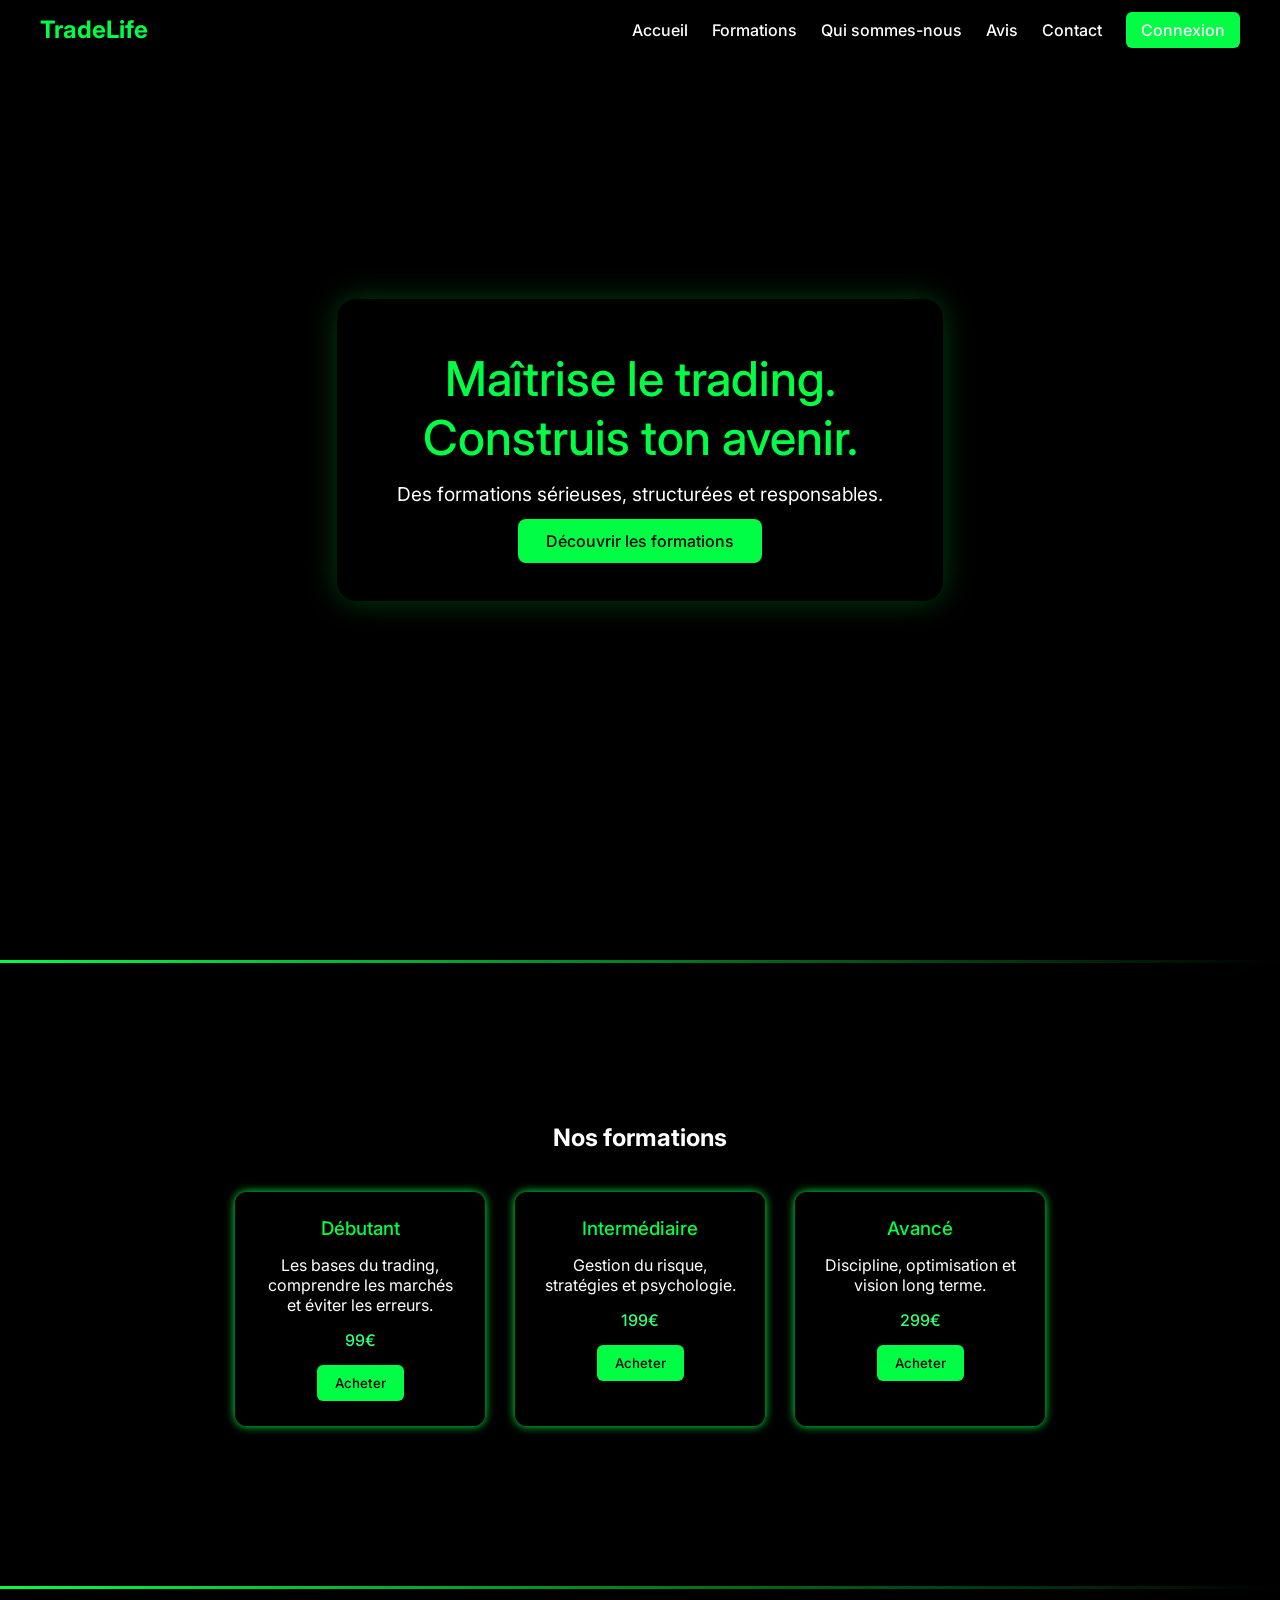
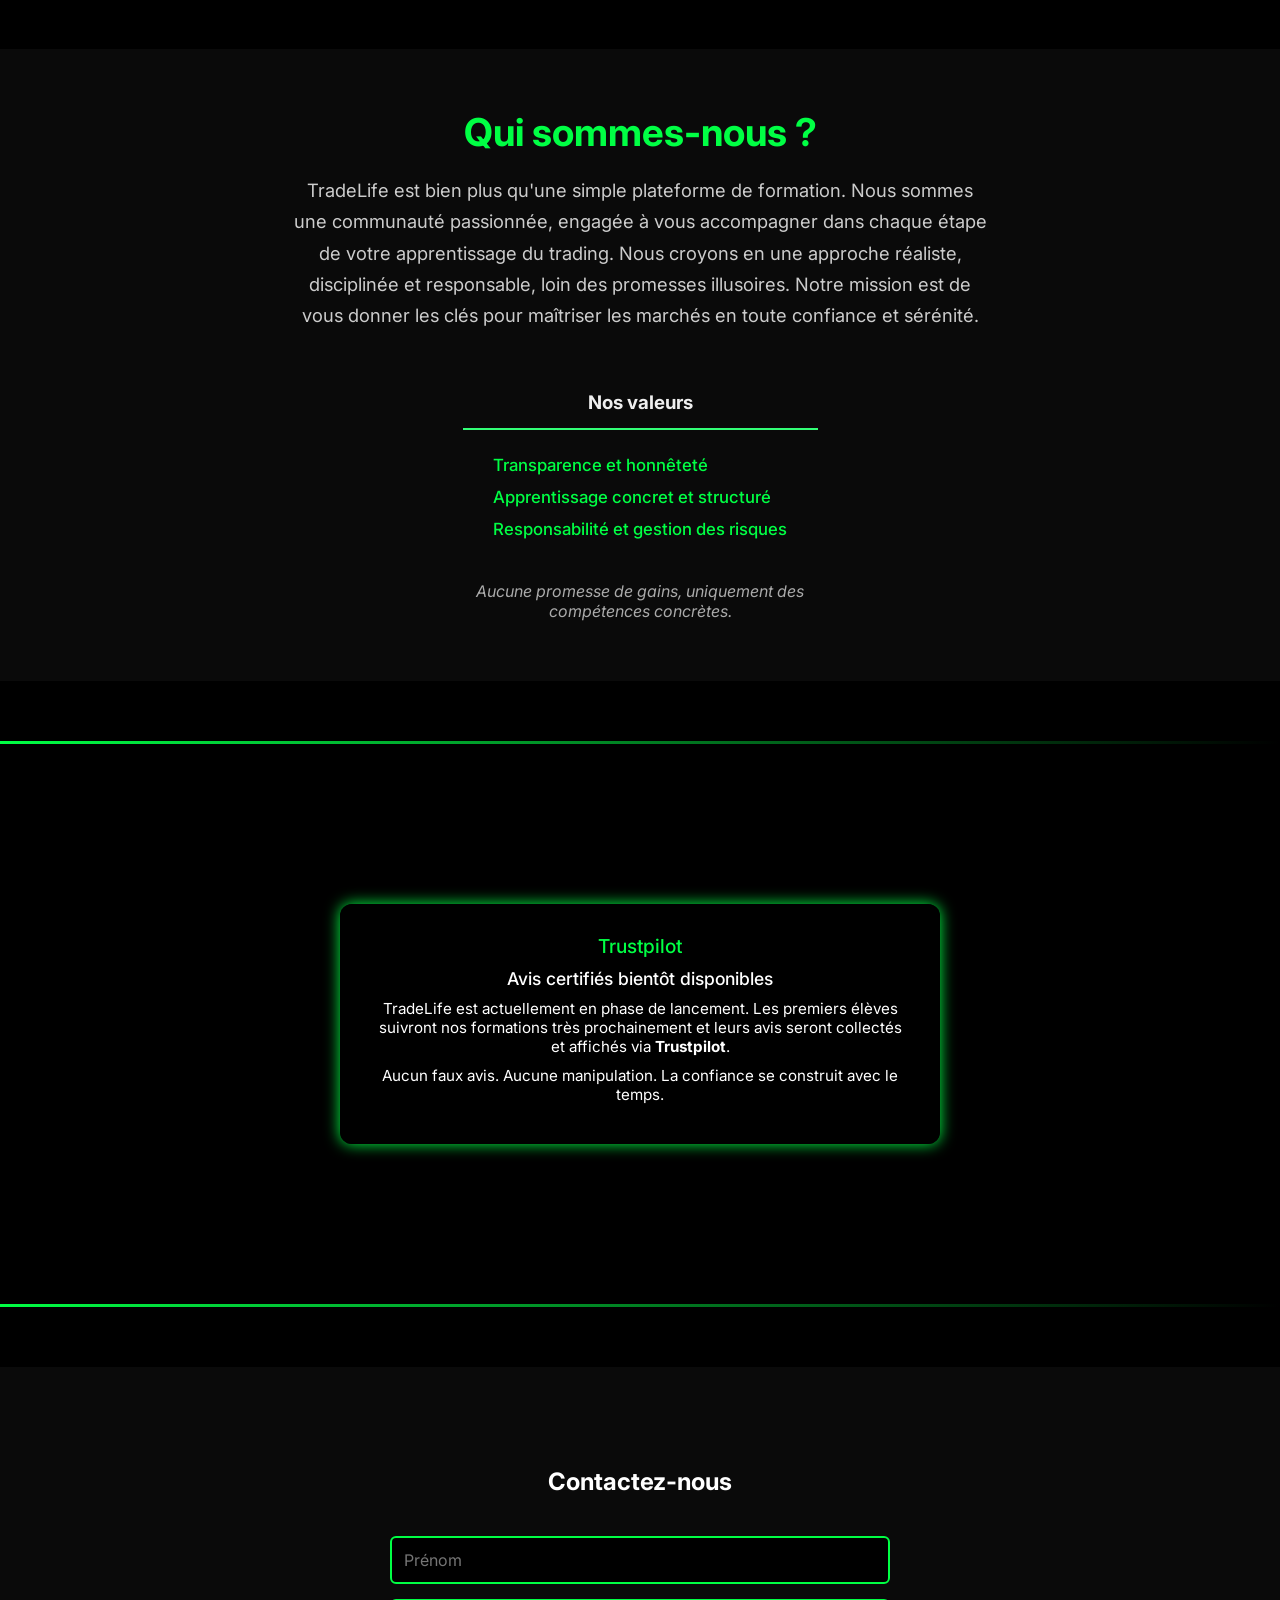
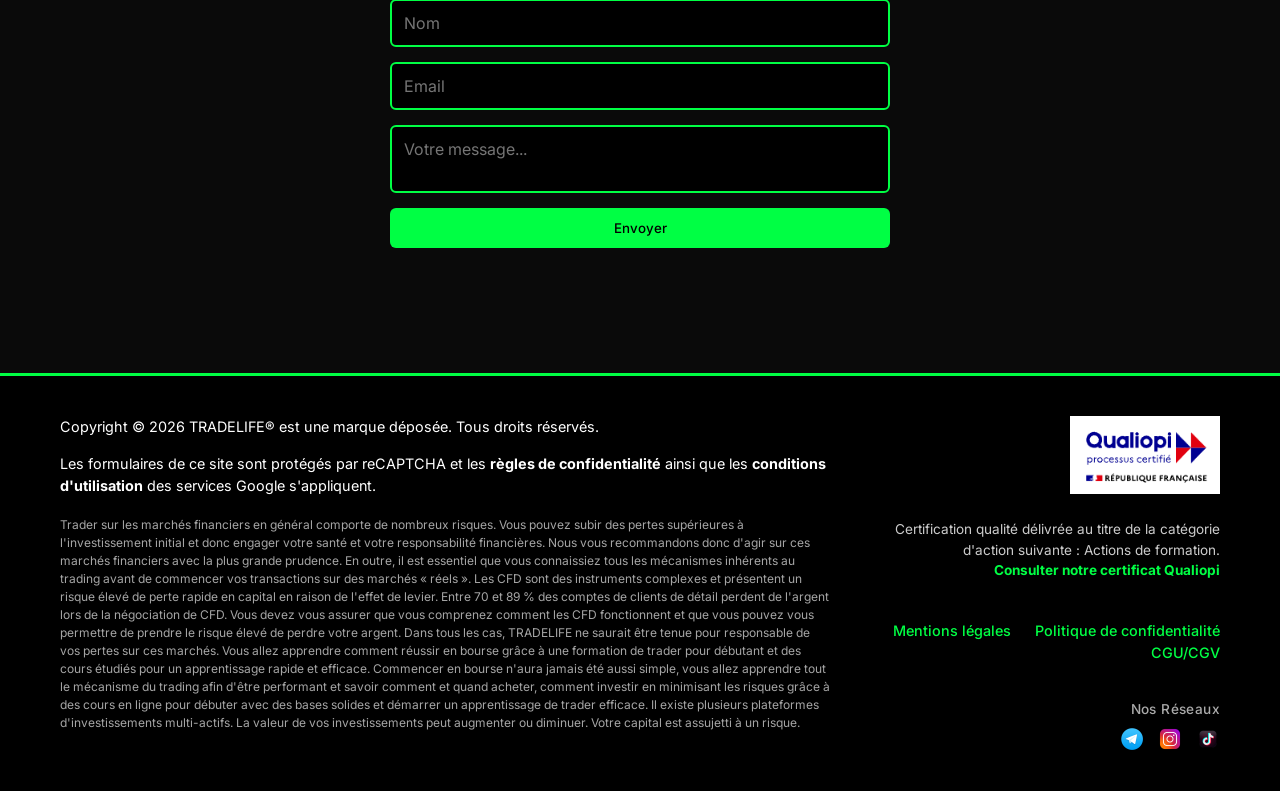
==== index.html @ 4d95f39a "Add files via upload" ====
<!DOCTYPE html>
<html lang="fr">
<head>
    <meta charset="UTF-8">
    <title>TradeLife – Formations Trading</title>
    <meta name="viewport" content="width=device-width, initial-scale=1.0">

    <!-- Police Inter avec poids 400 et 500 -->
    <link href="https://fonts.googleapis.com/css2?family=Inter:wght@400;500&display=swap" rel="stylesheet">
    <link rel="stylesheet" href="assets/css/style.css">
</head>
<body>

<header class="navbar">
    <div class="logo">TradeLife</div>
    <nav>
        <a href="#home" class="nav-link">Accueil</a>
        <a href="#formations" class="nav-link">Formations</a>
        <a href="#about" class="nav-link">Qui sommes-nous</a>
        <a href="#testimonials" class="nav-link">Avis</a>
        <a href="#contact" class="nav-link">Contact</a>
        <a href="pages/login.html" class="btn-nav">Connexion</a>
    </nav>
</header>

<!-- HERO -->
<section id="home" class="hero">
    <video class="hero-video" autoplay muted loop playsinline>
        <source src="assets/vdo/trading.mp4" type="video/mp4">
    </video>
    <div class="hero-overlay"></div>

    <div class="hero-content">
        <h1>Maîtrise le trading.<br>Construis ton avenir.</h1>
        <p>Des formations sérieuses, structurées et responsables.</p>
        <a href="#formations" class="btn-primary nav-link">Découvrir les formations</a>
    </div>
</section>

<div class="separator"></div>

<!-- FORMATIONS -->
<section id="formations" class="section">
    <h2>Nos formations</h2>
    <div class="cards">
        <div class="card">
            <h3>Débutant</h3>
            <p>Les bases du trading, comprendre les marchés et éviter les erreurs.</p>
            <span class="price">99€</span>
            <button>Acheter</button>
        </div>
        <div class="card">
            <h3>Intermédiaire</h3>
            <p>Gestion du risque, stratégies et psychologie.</p>
            <span class="price">199€</span>
            <button>Acheter</button>
        </div>
        <div class="card">
            <h3>Avancé</h3>
            <p>Discipline, optimisation et vision long terme.</p>
            <span class="price">299€</span>
            <button>Acheter</button>
        </div>
    </div>
</section>

<div class="separator"></div>

<!-- ABOUT -->
<section id="about" class="section dark">
  <div class="about-intro">
    <h2>Qui sommes-nous ?</h2>
    <p>
      TradeLife est bien plus qu'une simple plateforme de formation.  
      Nous sommes une communauté passionnée, engagée à vous accompagner dans chaque étape de votre apprentissage du trading.  
      Nous croyons en une approche réaliste, disciplinée et responsable, loin des promesses illusoires.  
      Notre mission est de vous donner les clés pour maîtriser les marchés en toute confiance et sérénité.
    </p>
  </div>

  <div class="about-values">
    <h3>Nos valeurs</h3>
    <ul>
      <li>Transparence et honnêteté</li>
      <li>Apprentissage concret et structuré</li>
      <li>Responsabilité et gestion des risques</li>
    </ul>
    <p>Aucune promesse de gains, uniquement des compétences concrètes.</p>
  </div>
</section>

<div class="separator"></div>

<!-- AVIS – BOX CENTRÉE -->
<section id="testimonials" class="section">
    <div class="trust-soon">
        <div class="trust-badge">Trustpilot</div>
        <p class="trust-title">Avis certifiés bientôt disponibles</p>
        <p class="trust-text">
            TradeLife est actuellement en phase de lancement.  
            Les premiers élèves suivront nos formations très prochainement et
            leurs avis seront collectés et affichés via <strong>Trustpilot</strong>.
        </p>
        <p class="trust-sub">
            Aucun faux avis. Aucune manipulation.  
            La confiance se construit avec le temps.
        </p>
    </div>
</section>

<div class="separator"></div>

<!-- CONTACT -->
<section id="contact" class="section dark">
    <h2>Contactez-nous</h2>
    <form id="contact-form" class="contact-form" name="contact" method="POST" data-netlify="true">
        <input type="text" name="prenom" placeholder="Prénom" required>
        <input type="text" name="nom" placeholder="Nom" required>
        <input type="email" name="email" placeholder="Email" required>
        <textarea name="message" placeholder="Votre message..." required></textarea>
        <button type="submit">Envoyer</button>
        <p id="form-feedback"></p>
    </form>
</section>

<!-- FOOTER -->
<footer class="footer-advanced">
  <div class="footer-main">
    <div class="footer-left">
      <p>
        Copyright © 2026 TRADELIFE® est une marque déposée. Tous droits réservés.
      </p>
      <p>
        Les formulaires de ce site sont protégés par reCAPTCHA et les 
        <strong>règles de confidentialité</strong> ainsi que les 
        <strong>conditions d'utilisation</strong> des services Google s'appliquent.
      </p>
      <p class="disclaimer">
        Trader sur les marchés financiers en général comporte de nombreux risques. Vous pouvez subir des pertes supérieures à l'investissement initial et donc engager votre santé et votre responsabilité financières. Nous vous recommandons donc d'agir sur ces marchés financiers avec la plus grande prudence. En outre, il est essentiel que vous connaissiez tous les mécanismes inhérents au trading avant de commencer vos transactions sur des marchés « réels ». Les CFD sont des instruments complexes et présentent un risque élevé de perte rapide en capital en raison de l'effet de levier. Entre 70 et 89 % des comptes de clients de détail perdent de l'argent lors de la négociation de CFD. Vous devez vous assurer que vous comprenez comment les CFD fonctionnent et que vous pouvez vous permettre de prendre le risque élevé de perdre votre argent. Dans tous les cas, TRADELIFE ne saurait être tenue pour responsable de vos pertes sur ces marchés. Vous allez apprendre comment réussir en bourse grâce à une formation de trader pour débutant et des cours étudiés pour un apprentissage rapide et efficace. Commencer en bourse n'aura jamais été aussi simple, vous allez apprendre tout le mécanisme du trading afin d'être performant et savoir comment et quand acheter, comment investir en minimisant les risques grâce à des cours en ligne pour débuter avec des bases solides et démarrer un apprentissage de trader efficace. Il existe plusieurs plateformes d'investissements multi-actifs. La valeur de vos investissements peut augmenter ou diminuer. Votre capital est assujetti à un risque.
      </p>
    </div>
    <div class="footer-right">
      <img src="assets/img/qualiopi.png" alt="Qualiopi certification" class="qualioipi-logo">
      <p class="certification-text">
        Certification qualité délivrée au titre de la catégorie d'action suivante : Actions de formation.<br>
        <a href="assets/docs/qualiopi-certificat-2026.pdf" class="cert-link"><strong>Consulter notre certificat Qualiopi</strong></a>
      </p>
      <nav class="footer-nav">
        <a href="pages/mentions-legales.html">Mentions légales</a>
        <a href="pages/politique-confidentialite.html">Politique de confidentialité</a>
        <a href="pages/cgu-cgv.html">CGU/CGV</a>
      </nav>

      <div class="footer-socials">
        <p>Nos Réseaux</p>
        <a href="https://t.me/TradeLife" target="_blank" rel="noopener" aria-label="Telegram TradeLife">
          <img src="assets/img/telegram.png" alt="Telegram" class="social-icon">
        </a>
        <a href="https://www.instagram.com/TradeLife" target="_blank" rel="noopener" aria-label="Instagram TradeLife">
          <img src="assets/img/instagram.png" alt="Instagram" class="social-icon">
        </a>
        <a href="https://www.tiktok.com/@TradeLife" target="_blank" rel="noopener" aria-label="TikTok TradeLife">
          <img src="assets/img/tiktok.png" alt="TikTok" class="social-icon">
        </a>
      </div>
    </div>
  </div>
</footer>

<script src="assets/js/main.js"></script>
</body>
</html>
---- assets/css/style.css ----
/* ==========================================================================
   1. RESET & FONTS
   ========================================================================== */
* {
    margin: 0;
    padding: 0;
    box-sizing: border-box;
    font-family: 'Inter', sans-serif;
}

body {
    background: #000;
    color: #fff;
}

/* ==========================================================================
   2. NAVBAR
   ========================================================================== */
.navbar {
    position: fixed;
    top: 0;
    width: 100%;
    background: rgba(0,0,0,0.85);
    display: flex;
    justify-content: space-between;
    align-items: center;
    padding: 15px 40px;
    z-index: 100;
}

.navbar .logo {
    font-weight: 700; 
    font-size: 1.5rem;
    color: #00ff44;
}

.navbar nav a {
    position: relative;
    margin-left: 20px;
    color: #fff;
    text-decoration: none;
    font-weight: 500;
    transition: color 0.3s;
}

.navbar nav a::after {
    content: "";
    position: absolute;
    left: 50%;
    bottom: -4px;
    width: 0;
    height: 2px;
    background-color: #33ff77;
    transition: all 0.3s ease;
    transform: translateX(-50%);
}

.navbar nav a:hover::after {
    width: 100%;
}

.navbar nav a:hover {
    color: #33ff77;
}

.btn-nav {
    padding: 8px 15px;
    background: #00ff44;
    color: #000;
    border-radius: 6px;
    font-weight: 500;
    transition: background 0.3s, transform 0.3s;
}

.btn-nav:hover {
    background: #33ff77;
    transform: scale(1.05);
}

/* ==========================================================================
   3. HERO SECTION
   ========================================================================== */
.hero {
    position: relative;
    height: 100vh;
    display: flex;
    justify-content: center;
    align-items: center;
    text-align: center;
    overflow: hidden;
}

.hero-video {
    position: absolute;
    inset: 0;
    width: 100%;
    height: 100%;
    object-fit: cover;
    z-index: -2;
}

.hero-overlay {
    position: absolute;
    inset: 0;
    background: rgba(0,0,0,0.5);
    z-index: -1;
}

.hero-content {
    background: rgba(0, 0, 0, 0.55);
    backdrop-filter: blur(6px);
    padding: 50px 60px;
    border-radius: 20px;
    max-width: 700px;
    box-shadow: 0 0 30px rgba(0, 255, 68, 0.25);
}

.hero-content h1 {
    font-weight: 500;
    font-size: 3rem;
    margin-bottom: 15px;
    color: #00ff44;
}

.hero-content p {
    font-weight: 400;
    font-size: 1.2rem;
    margin-bottom: 25px;
}

.btn-primary {
    padding: 12px 28px;
    background: #00ff44;
    color: #000;
    text-decoration: none;
    font-weight: 500;
    border-radius: 8px;
    transition: background 0.3s, transform 0.3s;
}

.btn-primary:hover {
    background: #33ff77;
    transform: scale(1.05);
}

/* ==========================================================================
   4. SECTIONS & CARDS
   ========================================================================== */
.section {
    padding: 100px 40px;
    text-align: center;
}

.section.dark {
    background: #0a0a0a;
}

.separator {
    height: 3px;
    background: linear-gradient(to right, #00ff44, #000);
    margin: 60px 0;
}

.cards {
    display: flex;
    justify-content: center;
    gap: 30px;
    flex-wrap: wrap;
    margin-top: 40px;
}

.card {
    background: rgba(0,0,0,0.8);
    padding: 25px;
    border-radius: 12px;
    width: 250px;
    box-shadow: 0 0 10px #00ff44;
    transition: transform 0.3s, box-shadow 0.3s;
}

.card:hover {
    transform: translateY(-10px);
    box-shadow: 0 0 20px #33ff77;
}

.card h3 {
    color: #00ff44;
    font-weight: 500;
    margin-bottom: 15px;
}

.card .price {
    display: block;
    margin: 15px 0;
    font-weight: 500;
    color: #33ff77;
}

.card button {
    padding: 10px 18px;
    background: #00ff44;
    color: #000;
    border: none;
    border-radius: 6px;
    cursor: pointer;
    font-weight: 500;
    transition: background 0.3s, transform 0.3s;
}

.card button:hover {
    background: #33ff77;
    transform: scale(1.05);
}

/* ==========================================================================
   5. QUI SOMMES-NOUS (#ABOUT)
   ========================================================================== */
#about {
  background: #0a0a0a;
  padding-top: 60px;
  padding-bottom: 60px;
  width: 100%;
}

#about .about-intro,
#about .about-values {
  max-width: 800px;
  margin: 0 auto;
  text-align: center;
  color: #eee;
}

#about .about-intro h2 {
  font-size: 2.4rem;
  margin-bottom: 20px;
  color: #00ff44;
  font-weight: 700;
}

#about .about-intro p {
  font-size: 1.15rem;
  line-height: 1.7;
  margin-bottom: 60px;
  color: #ccc;
  max-width: 700px;
  margin-left: auto;
  margin-right: auto;
}

#about .about-values h3 {
  display: block;
  width: fit-content;
  margin: 0 auto 25px;
  border-bottom: 2px solid #33ff77;
  padding: 0 125px 14px;
}

#about .about-values ul {
  list-style: none;
  padding: 0;
  margin: 0 auto 30px;
  display: inline-block;
  text-align: left;
  color: #00ff44;
  font-weight: 500;
  font-size: 1.05rem;
  min-width: 280px;
}

#about .about-values ul li {
  margin-bottom: 12px;
}

#about .about-values p {
  color: #aaa;
  font-size: 1rem;
  font-style: italic;
  max-width: 400px;
  margin: 0 auto;
}

/* ==========================================================================
   6. TESTIMONIALS / TRUSTPILOT
   ========================================================================== */
#testimonials .trust-soon {
    max-width: 600px;
    margin: 0 auto;
    background: rgba(0,0,0,0.8);
    padding: 30px;
    border-radius: 12px;
    text-align: center;
    box-shadow: 0 0 15px #00ff44;
    transition: transform 0.5s, opacity 0.5s;
    opacity: 0;
    transform: translateY(50px);
}

#testimonials .trust-soon.visible {
    opacity: 1;
    transform: translateY(0);
}

.trust-badge {
    font-weight: 500;
    color: #00ff44;
    font-size: 1.2rem;
    margin-bottom: 10px;
}

.trust-title {
    font-weight: 500;
    font-size: 1.1rem;
    margin-bottom: 10px;
}

.trust-text,
.trust-sub {
    font-weight: 400;
    font-size: 0.95rem;
    margin-bottom: 10px;
}

/* ==========================================================================
   7. FORMULAIRE DE CONTACT
   ========================================================================== */
#contact h2 {
    margin-bottom: 40px; 
}

.contact-form {
    display: flex;
    flex-direction: column;
    gap: 15px;
    max-width: 500px;
    margin: 0 auto;
}

.contact-form input,
.contact-form textarea {
    padding: 12px;
    border-radius: 6px;
    border: 2px solid #00ff44;
    background: #000;
    color: #fff;
    font-size: 1rem;
    font-weight: 400;
    transition: border 0.3s, transform 0.3s;
}

.contact-form textarea {
    resize: none;
    overflow-y: auto;
}

.contact-form input:focus,
.contact-form textarea:focus {
    border-color: #33ff77;
    transform: scale(1.02);
    outline: none;
}

.contact-form button {
    padding: 12px;
    border: none;
    border-radius: 6px;
    background: #00ff44;
    color: #000;
    font-weight: 500;
    cursor: pointer;
    transition: background 0.3s, transform 0.3s;
}

.contact-form button:hover {
    background: #33ff77;
    transform: scale(1.05);
}

#form-feedback {
    text-align: center;
    font-weight: 500;
    margin-top: 10px;
}

/* ==========================================================================
   8. FOOTER ADVANCED
   ========================================================================== */
.footer-advanced {
    background-color: #000;
    color: #fff;
    padding: 40px 60px;
    font-size: 0.9rem;
    font-weight: 400;
    line-height: 1.5;
    border-top: 3px solid #00ff44;
}

.footer-main {
    display: flex;
    justify-content: space-between;
    gap: 40px;
    flex-wrap: wrap;
}

.footer-left {
    flex: 2 1 600px;
    max-width: 70%;
}

.footer-left p {
    margin-bottom: 15px;
}

.footer-left .disclaimer {
    font-size: 0.75rem;
    color: #a5a5a5;
    margin-top: 20px;
}

.footer-right {
    flex: 1 1 300px;
    max-width: 30%;
    display: flex;
    flex-direction: column;
    align-items: flex-end;
    text-align: right;
    gap: 15px;
}

.qualioipi-logo {
    width: 150px;
    height: auto;
    margin-bottom: 10px;
}

.certification-text {
    font-size: 0.85rem;
    color: #ccc;
}

.cert-link {
    color: #00ff44;
    text-decoration: none;
    font-weight: 600;
}

.cert-link:hover {
    color: #33ff77;
    text-decoration: underline;
}

.footer-nav {
    margin-top: 25px;
}

.footer-nav a {
    color: #00ff44;
    margin-left: 20px;
    font-weight: 500;
    text-decoration: none;
    transition: color 0.3s;
}

.footer-nav a:first-child {
    margin-left: 0;
}

.footer-nav a:hover {
    color: #33ff77;
}

.footer-socials {
    margin-top: 20px;
    text-align: right;
    font-size: 0.85rem;
    color: #aaa;
    font-weight: 500;
}

.footer-socials p {
    margin-bottom: 8px;
    letter-spacing: 0.03em;
}

.footer-socials a {
    display: inline-block;
    margin-left: 10px;
}

.footer-socials a:first-child {
    margin-left: 0;
}

.social-icon {
    width: 24px;
    height: 24px;
    filter: none;
    transition: transform 0.3s ease;
    vertical-align: middle;
}

.social-icon:hover {
    transform: scale(1.1);
}

/* ==========================================================================
   9. MENTIONS LÉGALES & PAGES SECONDAIRES
   ========================================================================== */
.legal {
    max-width: 900px;
    margin: 120px auto 60px;
    padding: 0 20px;
    text-align: left;
}

.legal h1 {
    color: #00ff44;
    margin-bottom: 40px;
}

.legal h2 {
    margin-top: 30px;
    margin-bottom: 10px;
    color: #33ff77;
    font-weight: 500;
}

.legal p {
    font-size: 0.95rem;
    line-height: 1.6;
    color: #ddd;
}

.legal a {
    color: #00ff44;
    text-decoration: none;
}

.legal a:hover {
    text-decoration: underline;
}

/* ==========================================================================
   10. MODULE CONNEXION / INSCRIPTION (NOUVEAU)
   ========================================================================== */
.auth-container {
    min-height: 100vh;
    display: flex;
    justify-content: center;
    align-items: center;
    padding: 100px 20px 40px;
}

.auth-card {
    background: rgba(10, 10, 10, 0.95);
    border: 1px solid #00ff44;
    border-radius: 16px;
    padding: 40px;
    width: 100%;
    max-width: 420px;
    box-shadow: 0 0 25px rgba(0, 255, 68, 0.2);
}

.auth-tabs {
    display: flex;
    margin-bottom: 25px;
    border-bottom: 1px solid #333;
}

.auth-tab {
    flex: 1;
    padding: 10px;
    background: none;
    border: none;
    color: #aaa;
    font-size: 1rem;
    font-weight: 500;
    cursor: pointer;
    transition: color 0.3s, border-bottom 0.3s;
}

.auth-tab.active {
    color: #00ff44;
    border-bottom: 2px solid #00ff44;
}

.auth-form {
    display: flex;
    flex-direction: column;
    gap: 15px;
}

.auth-form .input-group {
    display: flex;
    flex-direction: column;
    gap: 5px;
    text-align: left;
}

.auth-form label {
    font-size: 0.85rem;
    color: #ccc;
}

.auth-form input {
    padding: 12px;
    border-radius: 6px;
    border: 1px solid #333;
    background: #000;
    color: #fff;
    font-size: 1rem;
}

.auth-form input:focus {
    border-color: #00ff44;
    outline: none;
}

.btn-auth {
    padding: 12px;
    background: #00ff44;
    color: #000;
    border: none;
    border-radius: 6px;
    font-weight: 600;
    cursor: pointer;
    margin-top: 10px;
    transition: background 0.3s;
}

.btn-auth:hover {
    background: #33ff77;
}

.auth-feedback {
    margin-top: 15px;
    font-size: 0.9rem;
    text-align: center;
}

.auth-feedback.error {
    color: #ff4444;
}

.auth-feedback.success {
    color: #00ff44;
}

/* ==========================================================================
   11. RESPONSIVE MOBILE
   ========================================================================== */
@media (max-width: 900px) {
    .footer-main {
        flex-direction: column;
        align-items: center;
        text-align: center;
    }

    .footer-left,
    .footer-right {
        max-width: 100%;
        flex: none;
        text-align: center;
        align-items: center;
    }

    .footer-right {
        margin-top: 30px;
    }

    .footer-nav a {
        margin-left: 10px;
        margin-right: 10px;
    }
}

@media (max-width: 600px) {
    .hero-content {
        padding: 35px 25px;
        margin: 0 20px;
        max-width: 100%;
    }
}
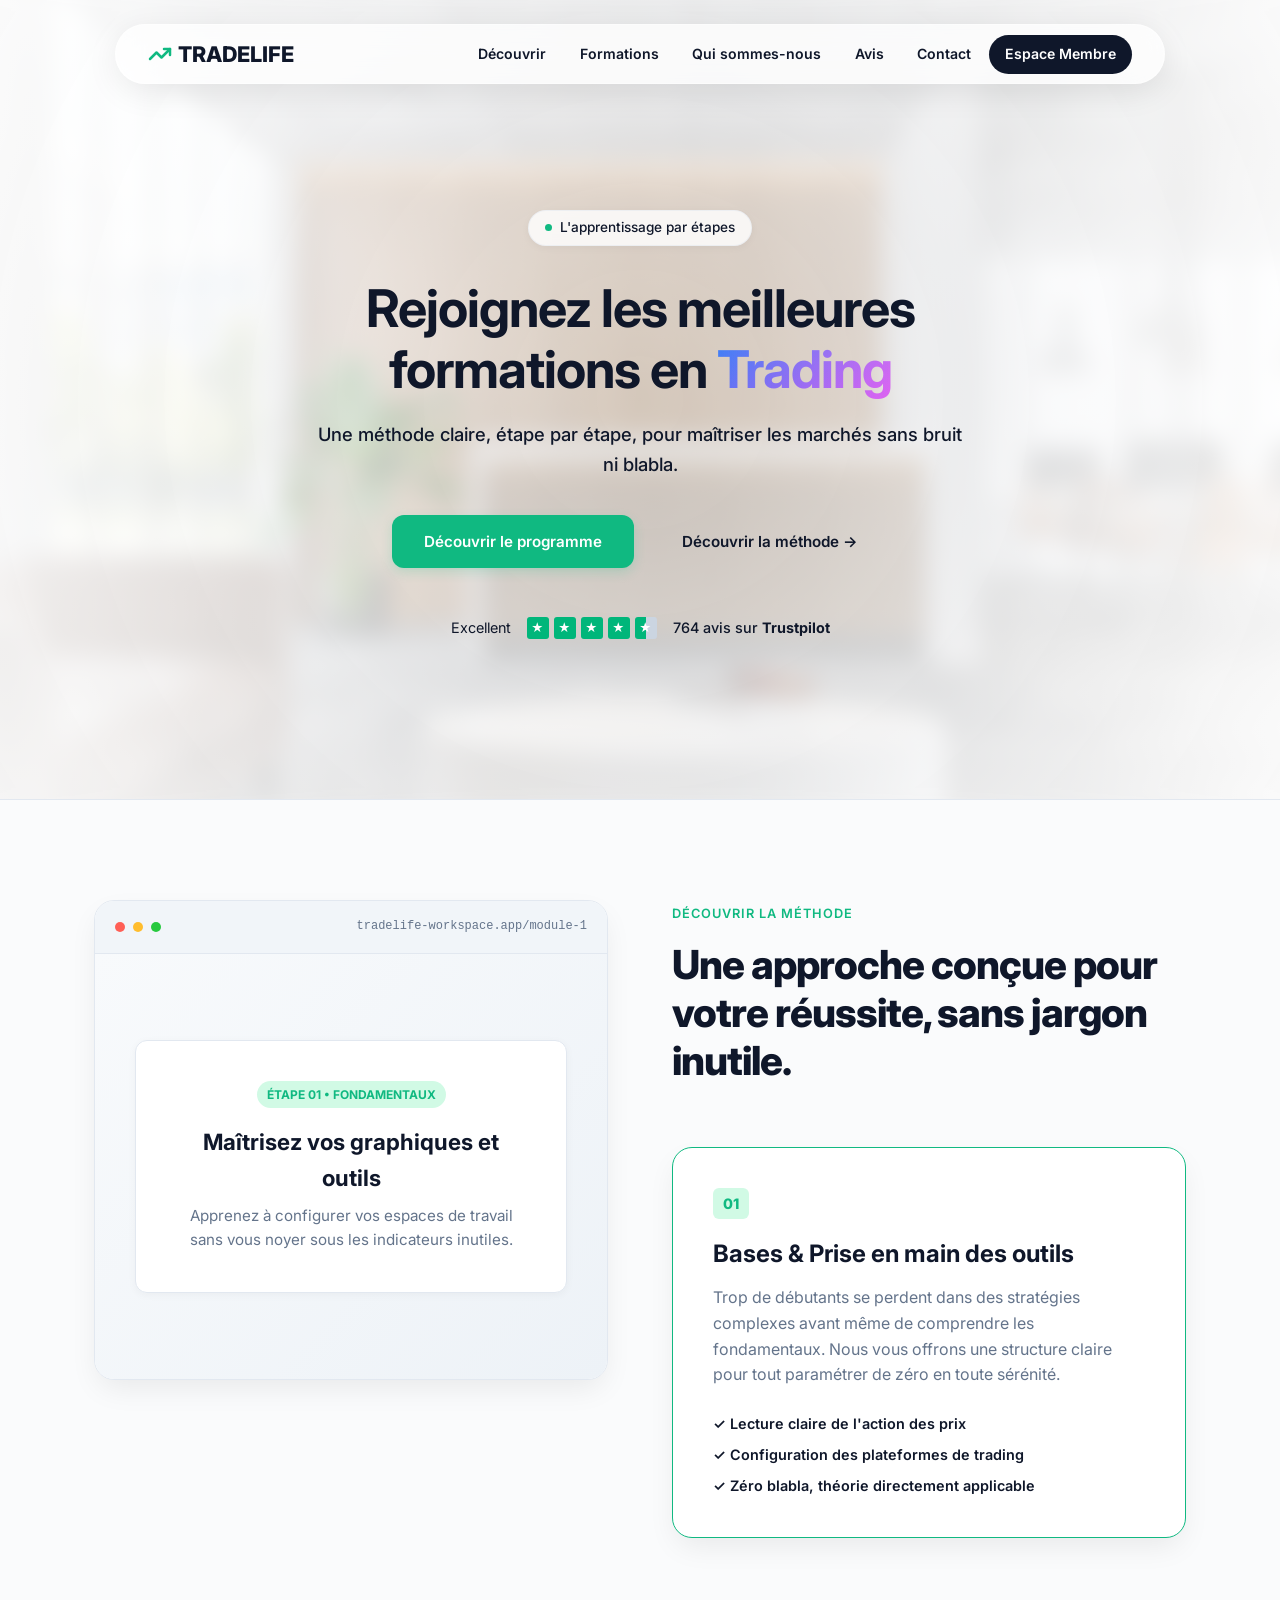
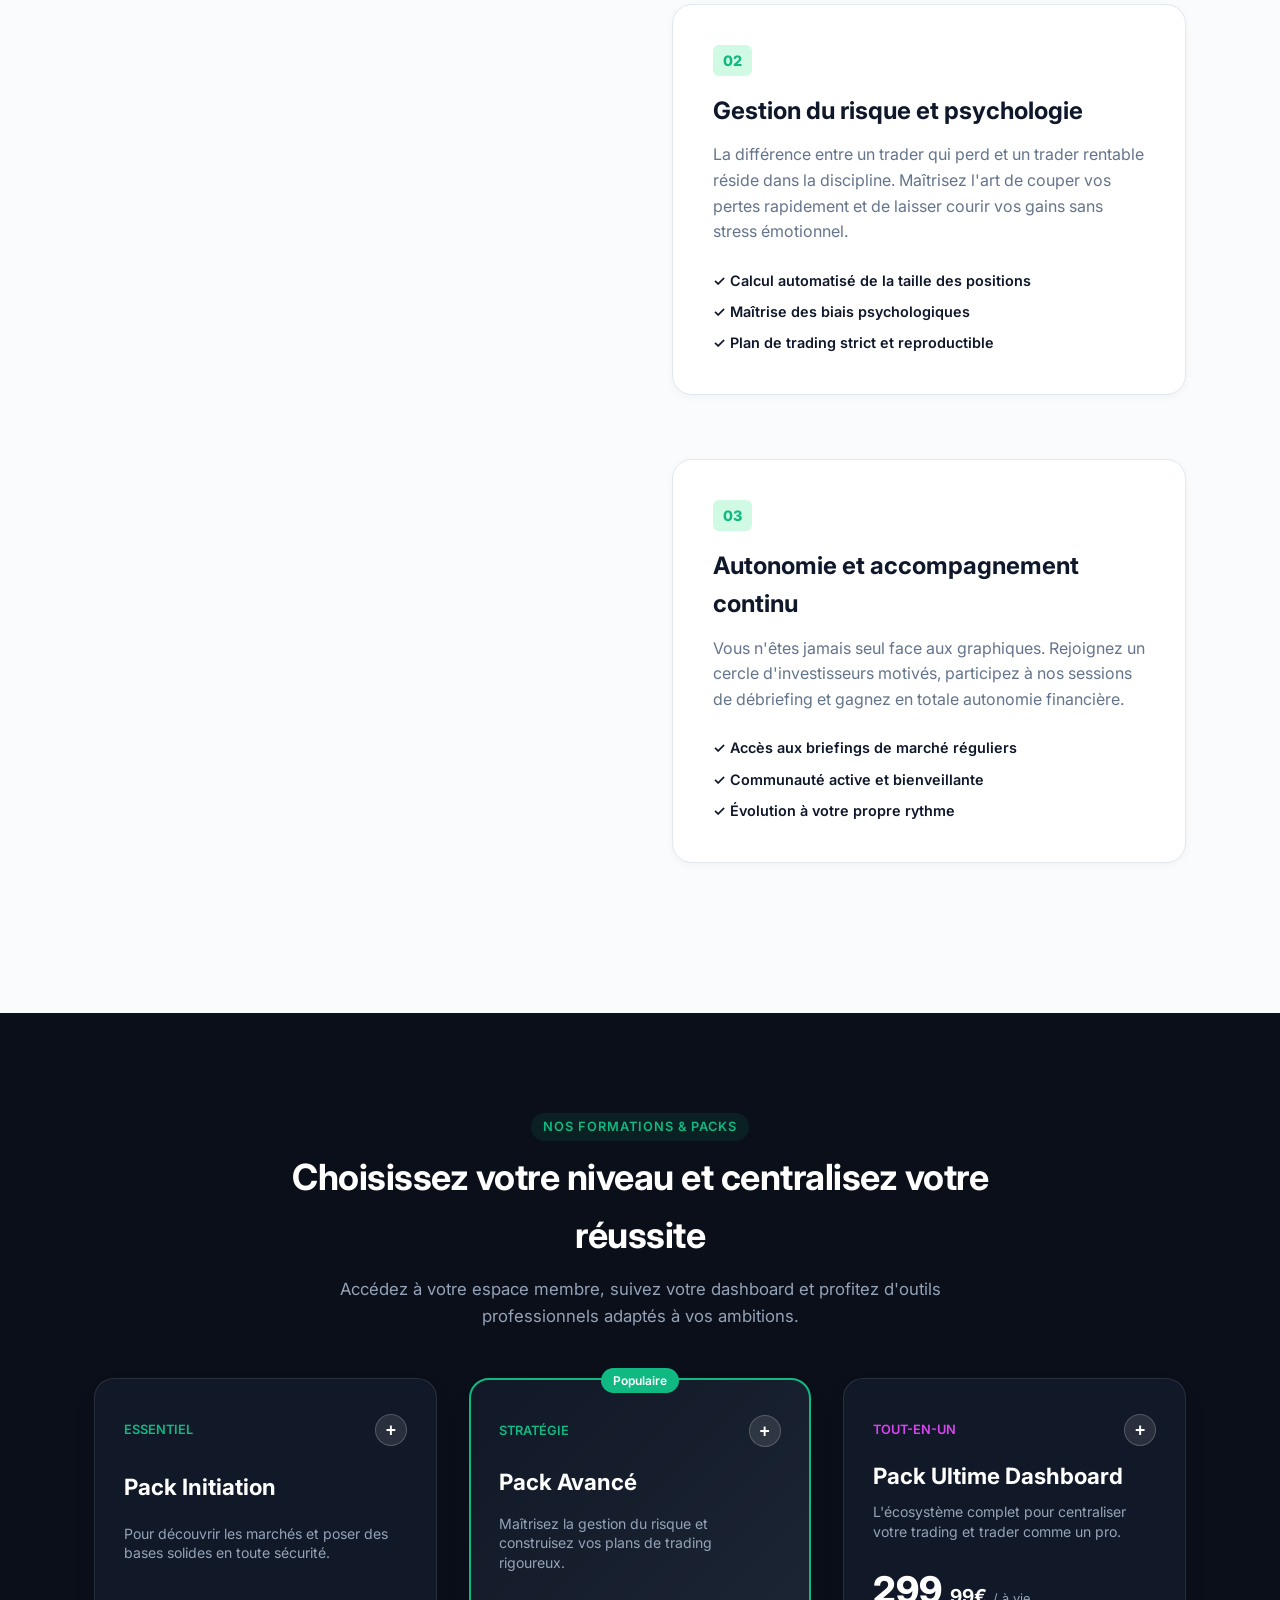
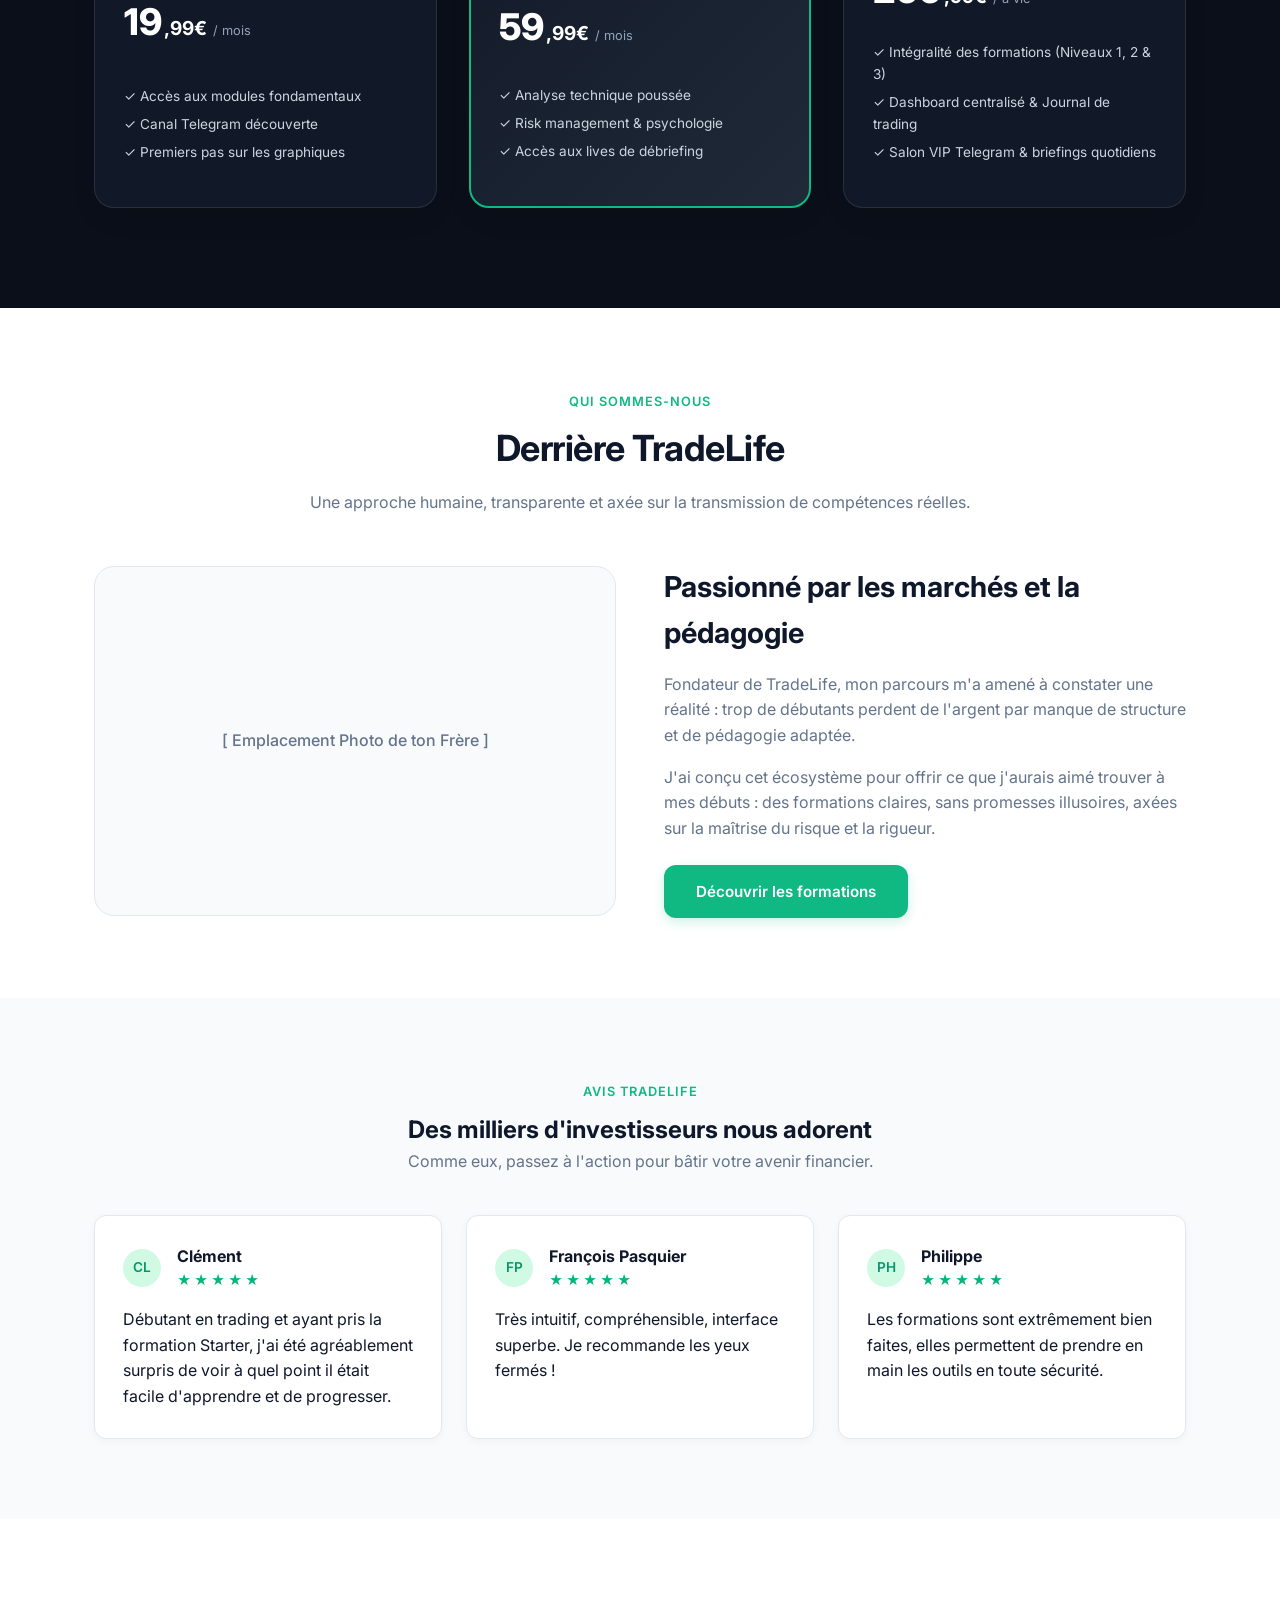
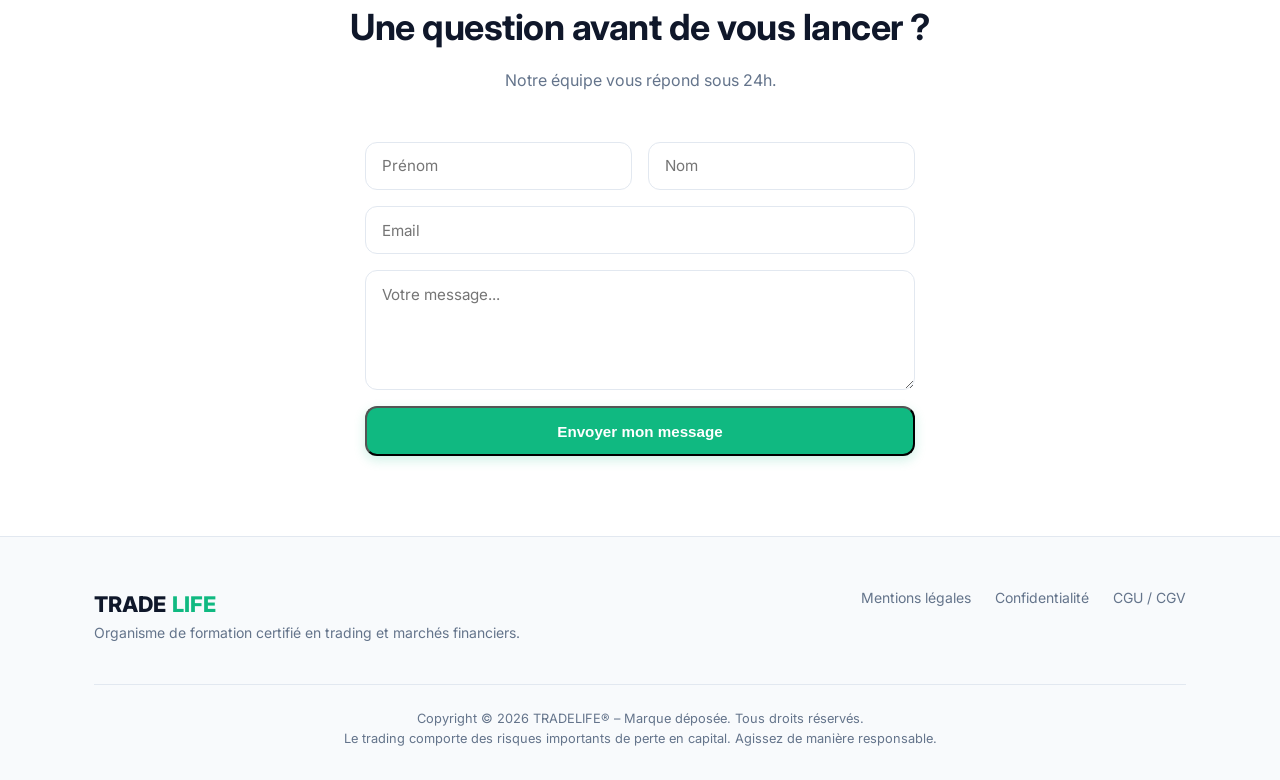
==== commit 7677b505: "Add files via upload" ====
--- a/index.html
+++ b/index.html
@@ -2,169 +2,406 @@
 <html lang="fr">
 <head>
     <meta charset="UTF-8">
-    <title>TradeLife – Formations Trading</title>
+    <title>TradeLife – Formations Trading Certifiées</title>
     <meta name="viewport" content="width=device-width, initial-scale=1.0">
 
-    <!-- Police Inter avec poids 400 et 500 -->
-    <link href="https://fonts.googleapis.com/css2?family=Inter:wght@400;500&display=swap" rel="stylesheet">
+    <link href="https://fonts.googleapis.com/css2?family=Inter:wght@300;400;500;600;700;800&display=swap" rel="stylesheet">
     <link rel="stylesheet" href="assets/css/style.css">
 </head>
 <body>
 
-<header class="navbar">
-    <div class="logo">TradeLife</div>
-    <nav>
-        <a href="#home" class="nav-link">Accueil</a>
+<!-- Header / Navigation Pilule Flottante -->
+<header class="navbar-pill">
+    <a href="#home" class="logo">
+        <svg width="24" height="24" viewBox="0 0 24 24" fill="none" stroke="currentColor" stroke-width="2.5" stroke-linecap="round" stroke-linejoin="round" class="logo-icon"><polyline points="22 7 13.5 15.5 8.5 10.5 2 17"></polyline><polyline points="16 7 22 7 22 13"></polyline></svg>
+        TRADELIFE
+    </a>
+    
+    <button class="menu-toggle" aria-label="Ouvrir le menu">
+        <span></span>
+        <span></span>
+        <span></span>
+    </button>
+    
+    <nav class="nav-menu">
+        <div class="nav-slider"></div>
+        <a href="#method" class="nav-link">Découvrir</a>
         <a href="#formations" class="nav-link">Formations</a>
         <a href="#about" class="nav-link">Qui sommes-nous</a>
         <a href="#testimonials" class="nav-link">Avis</a>
         <a href="#contact" class="nav-link">Contact</a>
-        <a href="pages/login.html" class="btn-nav">Connexion</a>
+        <a href="pages/login.html" class="btn-header-cta">Espace Membre</a>
     </nav>
 </header>
 
-<!-- HERO -->
+<!-- Hero / Accueil -->
 <section id="home" class="hero">
-    <video class="hero-video" autoplay muted loop playsinline>
-        <source src="assets/vdo/trading.mp4" type="video/mp4">
-    </video>
-    <div class="hero-overlay"></div>
-
+    <div class="hero-bg-workspace"></div>
+    <div class="hero-fog-overlay"></div>
+    
     <div class="hero-content">
-        <h1>Maîtrise le trading.<br>Construis ton avenir.</h1>
-        <p>Des formations sérieuses, structurées et responsables.</p>
-        <a href="#formations" class="btn-primary nav-link">Découvrir les formations</a>
-    </div>
-</section>
-
-<div class="separator"></div>
-
-<!-- FORMATIONS -->
-<section id="formations" class="section">
-    <h2>Nos formations</h2>
-    <div class="cards">
-        <div class="card">
-            <h3>Débutant</h3>
-            <p>Les bases du trading, comprendre les marchés et éviter les erreurs.</p>
-            <span class="price">99€</span>
-            <button>Acheter</button>
-        </div>
-        <div class="card">
-            <h3>Intermédiaire</h3>
-            <p>Gestion du risque, stratégies et psychologie.</p>
-            <span class="price">199€</span>
-            <button>Acheter</button>
-        </div>
-        <div class="card">
-            <h3>Avancé</h3>
-            <p>Discipline, optimisation et vision long terme.</p>
-            <span class="price">299€</span>
-            <button>Acheter</button>
-        </div>
-    </div>
-</section>
-
-<div class="separator"></div>
-
-<!-- ABOUT -->
-<section id="about" class="section dark">
-  <div class="about-intro">
-    <h2>Qui sommes-nous ?</h2>
-    <p>
-      TradeLife est bien plus qu'une simple plateforme de formation.  
-      Nous sommes une communauté passionnée, engagée à vous accompagner dans chaque étape de votre apprentissage du trading.  
-      Nous croyons en une approche réaliste, disciplinée et responsable, loin des promesses illusoires.  
-      Notre mission est de vous donner les clés pour maîtriser les marchés en toute confiance et sérénité.
-    </p>
-  </div>
-
-  <div class="about-values">
-    <h3>Nos valeurs</h3>
-    <ul>
-      <li>Transparence et honnêteté</li>
-      <li>Apprentissage concret et structuré</li>
-      <li>Responsabilité et gestion des risques</li>
-    </ul>
-    <p>Aucune promesse de gains, uniquement des compétences concrètes.</p>
-  </div>
-</section>
-
-<div class="separator"></div>
-
-<!-- AVIS – BOX CENTRÉE -->
-<section id="testimonials" class="section">
-    <div class="trust-soon">
-        <div class="trust-badge">Trustpilot</div>
-        <p class="trust-title">Avis certifiés bientôt disponibles</p>
-        <p class="trust-text">
-            TradeLife est actuellement en phase de lancement.  
-            Les premiers élèves suivront nos formations très prochainement et
-            leurs avis seront collectés et affichés via <strong>Trustpilot</strong>.
-        </p>
-        <p class="trust-sub">
-            Aucun faux avis. Aucune manipulation.  
-            La confiance se construit avec le temps.
-        </p>
-    </div>
-</section>
-
-<div class="separator"></div>
-
-<!-- CONTACT -->
-<section id="contact" class="section dark">
-    <h2>Contactez-nous</h2>
-    <form id="contact-form" class="contact-form" name="contact" method="POST" data-netlify="true">
-        <input type="text" name="prenom" placeholder="Prénom" required>
-        <input type="text" name="nom" placeholder="Nom" required>
-        <input type="email" name="email" placeholder="Email" required>
-        <textarea name="message" placeholder="Votre message..." required></textarea>
-        <button type="submit">Envoyer</button>
-        <p id="form-feedback"></p>
-    </form>
-</section>
-
-<!-- FOOTER -->
-<footer class="footer-advanced">
-  <div class="footer-main">
-    <div class="footer-left">
-      <p>
-        Copyright © 2026 TRADELIFE® est une marque déposée. Tous droits réservés.
-      </p>
-      <p>
-        Les formulaires de ce site sont protégés par reCAPTCHA et les 
-        <strong>règles de confidentialité</strong> ainsi que les 
-        <strong>conditions d'utilisation</strong> des services Google s'appliquent.
-      </p>
-      <p class="disclaimer">
-        Trader sur les marchés financiers en général comporte de nombreux risques. Vous pouvez subir des pertes supérieures à l'investissement initial et donc engager votre santé et votre responsabilité financières. Nous vous recommandons donc d'agir sur ces marchés financiers avec la plus grande prudence. En outre, il est essentiel que vous connaissiez tous les mécanismes inhérents au trading avant de commencer vos transactions sur des marchés « réels ». Les CFD sont des instruments complexes et présentent un risque élevé de perte rapide en capital en raison de l'effet de levier. Entre 70 et 89 % des comptes de clients de détail perdent de l'argent lors de la négociation de CFD. Vous devez vous assurer que vous comprenez comment les CFD fonctionnent et que vous pouvez vous permettre de prendre le risque élevé de perdre votre argent. Dans tous les cas, TRADELIFE ne saurait être tenue pour responsable de vos pertes sur ces marchés. Vous allez apprendre comment réussir en bourse grâce à une formation de trader pour débutant et des cours étudiés pour un apprentissage rapide et efficace. Commencer en bourse n'aura jamais été aussi simple, vous allez apprendre tout le mécanisme du trading afin d'être performant et savoir comment et quand acheter, comment investir en minimisant les risques grâce à des cours en ligne pour débuter avec des bases solides et démarrer un apprentissage de trader efficace. Il existe plusieurs plateformes d'investissements multi-actifs. La valeur de vos investissements peut augmenter ou diminuer. Votre capital est assujetti à un risque.
-      </p>
-    </div>
-    <div class="footer-right">
-      <img src="assets/img/qualiopi.png" alt="Qualiopi certification" class="qualioipi-logo">
-      <p class="certification-text">
-        Certification qualité délivrée au titre de la catégorie d'action suivante : Actions de formation.<br>
-        <a href="assets/docs/qualiopi-certificat-2026.pdf" class="cert-link"><strong>Consulter notre certificat Qualiopi</strong></a>
-      </p>
-      <nav class="footer-nav">
-        <a href="pages/mentions-legales.html">Mentions légales</a>
-        <a href="pages/politique-confidentialite.html">Politique de confidentialité</a>
-        <a href="pages/cgu-cgv.html">CGU/CGV</a>
-      </nav>
-
-      <div class="footer-socials">
-        <p>Nos Réseaux</p>
-        <a href="https://t.me/TradeLife" target="_blank" rel="noopener" aria-label="Telegram TradeLife">
-          <img src="assets/img/telegram.png" alt="Telegram" class="social-icon">
-        </a>
-        <a href="https://www.instagram.com/TradeLife" target="_blank" rel="noopener" aria-label="Instagram TradeLife">
-          <img src="assets/img/instagram.png" alt="Instagram" class="social-icon">
-        </a>
-        <a href="https://www.tiktok.com/@TradeLife" target="_blank" rel="noopener" aria-label="TikTok TradeLife">
-          <img src="assets/img/tiktok.png" alt="TikTok" class="social-icon">
-        </a>
-      </div>
-    </div>
-  </div>
+        <div class="badge-tag">
+            <span class="badge-dot"></span> L'apprentissage par étapes
+        </div>
+        <h1>Rejoignez les meilleures<br>formations en <span class="gradient-text trading-shimmer">Trading</span></h1>
+        <p>Une méthode claire, étape par étape, pour maîtriser les marchés sans bruit ni blabla.</p>
+        
+        <div class="hero-actions">
+            <a href="#formations" class="btn-primary">Découvrir le programme</a>
+            <a href="#method" class="btn-secondary">Découvrir la méthode &rarr;</a>
+        </div>
+
+        <div class="trustpilot-hero">
+            <span class="trust-label">Excellent</span>
+            <div class="trust-stars">
+                <span>★</span><span>★</span><span>★</span><span>★</span><span class="half-star">★</span>
+            </div>
+            <span class="trust-count">764 avis sur <strong>Trustpilot</strong></span>
+        </div>
+    </div>
+</section>
+
+<!-- Section Découvrir / La Méthode (Style Apple & Scroll Sticky) -->
+<section id="method" class="method-sticky-section">
+    <div class="container method-container">
+        
+        <!-- Colonne de gauche : Visuel fixe / sticky -->
+        <div class="method-visual-col">
+            <div class="method-visual-card">
+                <!-- Étape 1 -->
+                <div class="method-slide active" data-step="1">
+                    <div class="visual-mockup-header">
+                        <span class="dot red"></span><span class="dot yellow"></span><span class="dot green"></span>
+                        <span class="mockup-title">tradelife-workspace.app/module-1</span>
+                    </div>
+                    <div class="visual-mockup-body">
+                        <div class="mockup-chart-placeholder">
+                            <span class="chart-badge">Étape 01 • Fondamentaux</span>
+                            <h3>Maîtrisez vos graphiques et outils</h3>
+                            <p>Apprenez à configurer vos espaces de travail sans vous noyer sous les indicateurs inutiles.</p>
+                        </div>
+                    </div>
+                </div>
+
+                <!-- Étape 2 -->
+                <div class="method-slide" data-step="2">
+                    <div class="visual-mockup-header">
+                        <span class="dot red"></span><span class="dot yellow"></span><span class="dot green"></span>
+                        <span class="mockup-title">tradelife-workspace.app/risk-management</span>
+                    </div>
+                    <div class="visual-mockup-body">
+                        <div class="mockup-chart-placeholder risk-bg">
+                            <span class="chart-badge">Étape 02 • Sécurité</span>
+                            <h3>Protégez votre capital en priorité</h3>
+                            <p>Le money management rigoureux : calculez chaque risque millimètre par millimètre.</p>
+                        </div>
+                    </div>
+                </div>
+
+                <!-- Étape 3 -->
+                <div class="method-slide" data-step="3">
+                    <div class="visual-mockup-header">
+                        <span class="dot red"></span><span class="dot yellow"></span><span class="dot green"></span>
+                        <span class="mockup-title">tradelife-workspace.app/community</span>
+                    </div>
+                    <div class="visual-mockup-body">
+                        <div class="mockup-chart-placeholder community-bg">
+                            <span class="chart-badge">Étape 03 • Mentorat & Live</span>
+                            <h3>Progressez aux côtés d'experts</h3>
+                            <p>Débriefings en direct, analyses de marché et accompagnement personnalisé au quotidien.</p>
+                        </div>
+                    </div>
+                </div>
+            </div>
+        </div>
+
+        <!-- Colonne de droite : Texte -->
+        <div class="method-content-col">
+            <div class="method-header-top">
+                <span class="section-tag">Découvrir la méthode</span>
+                <h2>Une approche conçue pour votre réussite, sans jargon inutile.</h2>
+            </div>
+
+            <!-- Étape 1 Texte -->
+            <div class="method-step-block" data-step="1">
+                <span class="step-number">01</span>
+                <h3>Bases & Prise en main des outils</h3>
+                <p>Trop de débutants se perdent dans des stratégies complexes avant même de comprendre les fondamentaux. Nous vous offrons une structure claire pour tout paramétrer de zéro en toute sérénité.</p>
+                <ul class="step-features">
+                    <li>✓ Lecture claire de l'action des prix</li>
+                    <li>✓ Configuration des plateformes de trading</li>
+                    <li>✓ Zéro blabla, théorie directement applicable</li>
+                </ul>
+            </div>
+
+            <!-- Étape 2 Texte -->
+            <div class="method-step-block" data-step="2">
+                <span class="step-number">02</span>
+                <h3>Gestion du risque et psychologie</h3>
+                <p>La différence entre un trader qui perd et un trader rentable réside dans la discipline. Maîtrisez l'art de couper vos pertes rapidement et de laisser courir vos gains sans stress émotionnel.</p>
+                <ul class="step-features">
+                    <li>✓ Calcul automatisé de la taille des positions</li>
+                    <li>✓ Maîtrise des biais psychologiques</li>
+                    <li>✓ Plan de trading strict et reproductible</li>
+                </ul>
+            </div>
+
+            <!-- Étape 3 Texte -->
+            <div class="method-step-block" data-step="3">
+                <span class="step-number">03</span>
+                <h3>Autonomie et accompagnement continu</h3>
+                <p>Vous n'êtes jamais seul face aux graphiques. Rejoignez un cercle d'investisseurs motivés, participez à nos sessions de débriefing et gagnez en totale autonomie financière.</p>
+                <ul class="step-features">
+                    <li>✓ Accès aux briefings de marché réguliers</li>
+                    <li>✓ Communauté active et bienveillante</li>
+                    <li>✓ Évolution à votre propre rythme</li>
+                </ul>
+            </div>
+        </div>
+
+    </div>
+</section>
+
+<!-- Section Formations & Packs (DA sombre / Cartes retournables avec bouton "+") -->
+<section id="formations" class="formations-dark-section">
+    <div class="container">
+        <div class="section-header dark-header">
+            <span class="section-tag-dark">Nos Formations & Packs</span>
+            <h2>Choisissez votre niveau et centralisez votre réussite</h2>
+            <p class="section-sub-dark">Accédez à votre espace membre, suivez votre dashboard et profitez d'outils professionnels adaptés à vos ambitions.</p>
+        </div>
+
+        <div class="pricing-grid">
+            
+            <!-- Carte 1 : Pack Initiation (19.99€ / mois) -->
+            <div class="flip-card">
+                <div class="flip-card-inner">
+                    <!-- Face Avant -->
+                    <div class="flip-card-front">
+                        <div class="card-top-row">
+                            <span class="pack-badge">Essentiel</span>
+                            <button class="btn-flip-icon" aria-label="Voir les détails">+</button>
+                        </div>
+                        <h3>Pack Initiation</h3>
+                        <p class="pack-desc">Pour découvrir les marchés et poser des bases solides en toute sécurité.</p>
+                        <div class="price">19<span class="decimal">,99€</span> <span class="period">/ mois</span></div>
+                        <ul class="pack-list-preview">
+                            <li>✓ Accès aux modules fondamentaux</li>
+                            <li>✓ Canal Telegram découverte</li>
+                            <li>✓ Premiers pas sur les graphiques</li>
+                        </ul>
+                    </div>
+                    <!-- Face Arrière -->
+                    <div class="flip-card-back">
+                        <div class="card-back-header">
+                            <h3>Détails du Pack</h3>
+                            <button class="btn-flip-back" aria-label="Retour">&times;</button>
+                        </div>
+                        <ul class="pack-details-compact">
+                            <li>• 15 leçons vidéo fondamentales</li>
+                            <li>• Accès canal Telegram découverte</li>
+                            <li>• Modèles de notes et lexique trader</li>
+                            <li>• Support communautaire de base</li>
+                            <li>• Sans engagement, résiliable à tout moment</li>
+                        </ul>
+                        <a href="pages/formation-detail.html?level=initiation" class="btn-primary-dark">Souscrire au Pack</a>
+                    </div>
+                </div>
+            </div>
+
+            <!-- Carte 2 : Pack Avancé (59.99€ / mois) -->
+            <div class="flip-card card-featured-dark">
+                <div class="flip-card-inner">
+                    <!-- Face Avant -->
+                    <div class="flip-card-front">
+                        <div class="badge-featured-dark">Populaire</div>
+                        <div class="card-top-row">
+                            <span class="pack-badge">Stratégie</span>
+                            <button class="btn-flip-icon" aria-label="Voir les détails">+</button>
+                        </div>
+                        <h3>Pack Avancé</h3>
+                        <p class="pack-desc">Maîtrisez la gestion du risque et construisez vos plans de trading rigoureux.</p>
+                        <div class="price">59<span class="decimal">,99€</span> <span class="period">/ mois</span></div>
+                        <ul class="pack-list-preview">
+                            <li>✓ Analyse technique poussée</li>
+                            <li>✓ Risk management & psychologie</li>
+                            <li>✓ Accès aux lives de débriefing</li>
+                        </ul>
+                    </div>
+                    <!-- Face Arrière -->
+                    <div class="flip-card-back">
+                        <div class="card-back-header">
+                            <h3>Détails du Pack</h3>
+                            <button class="btn-flip-back" aria-label="Retour">&times;</button>
+                        </div>
+                        <ul class="pack-details-compact">
+                            <li>• 35 leçons vidéo avancées et cas réels</li>
+                            <li>• Tableaux de calcul de risque automatisés</li>
+                            <li>• Sessions live de débriefing mensuelles</li>
+                            <li>• Stratégies de plan de trading strict</li>
+                            <li>• Accompagnement intermédiaire</li>
+                        </ul>
+                        <a href="pages/formation-detail.html?level=avance" class="btn-primary-dark">Souscrire au Pack</a>
+                    </div>
+                </div>
+            </div>
+
+            <!-- Carte 3 : Pack Ultime Dashboard (299.99€ à vie) -->
+            <div class="flip-card">
+                <div class="flip-card-inner">
+                    <!-- Face Avant -->
+                    <div class="flip-card-front">
+                        <div class="card-top-row">
+                            <span class="pack-badge ultimate-badge">Tout-en-un</span>
+                            <button class="btn-flip-icon" aria-label="Voir les détails">+</button>
+                        </div>
+                        <h3>Pack Ultime Dashboard</h3>
+                        <p class="pack-desc">L'écosystème complet pour centraliser votre trading et trader comme un pro.</p>
+                        <div class="price">299<span class="decimal">,99€</span> <span class="period">/ à vie</span></div>
+                        <ul class="pack-list-preview">
+                            <li>✓ Intégralité des formations (Niveaux 1, 2 & 3)</li>
+                            <li>✓ Dashboard centralisé & Journal de trading</li>
+                            <li>✓ Salon VIP Telegram & briefings quotidiens</li>
+                        </ul>
+                    </div>
+                    <!-- Face Arrière -->
+                    <div class="flip-card-back">
+                        <div class="card-back-header">
+                            <h3>Détails du Pack</h3>
+                            <button class="btn-flip-back" aria-label="Retour">&times;</button>
+                        </div>
+                        <ul class="pack-details-compact">
+                            <li>• Accès illimité à vie à tout le catalogue</li>
+                            <li>• Dashboard centralisé & Journal de trading</li>
+                            <li>• Salon VIP Telegram & briefings quotidiens</li>
+                            <li>• Outils professionnels de calcul intégrés</li>
+                            <li>• Support prioritaire 7j/7</li>
+                        </ul>
+                        <a href="pages/formation-detail.html?level=ultime" class="btn-primary-dark">Obtenir l'Accès à Vie</a>
+                    </div>
+                </div>
+            </div>
+
+        </div>
+    </div>
+</section>
+
+<!-- Section Qui sommes-nous -->
+<section id="about" class="section">
+    <div class="container">
+        <div class="section-header">
+            <span class="section-tag">Qui sommes-nous</span>
+            <h2>Derrière TradeLife</h2>
+            <p class="section-sub">Une approche humaine, transparente et axée sur la transmission de compétences réelles.</p>
+        </div>
+        <div class="about-grid" style="display: grid; grid-template-columns: 1fr 1fr; gap: 3rem; align-items: center;">
+            <div class="about-img" style="background: var(--bg-light); border: 1px solid var(--border); border-radius: var(--radius-lg); height: 350px; display: flex; align-items: center; justify-content: center; color: var(--text-muted); font-weight: 500;">
+                [ Emplacement Photo de ton Frère ]
+            </div>
+            <div class="about-text">
+                <h3 style="font-size: 1.8rem; margin-bottom: 1rem;">Passionné par les marchés et la pédagogie</h3>
+                <p style="color: var(--text-muted); margin-bottom: 1rem;">
+                    Fondateur de TradeLife, mon parcours m'a amené à constater une réalité : trop de débutants perdent de l'argent par manque de structure et de pédagogie adaptée.
+                </p>
+                <p style="color: var(--text-muted); margin-bottom: 1.5rem;">
+                    J'ai conçu cet écosystème pour offrir ce que j'aurais aimé trouver à mes débuts : des formations claires, sans promesses illusoires, axées sur la maîtrise du risque et la rigueur.
+                </p>
+                <a href="#formations" class="btn-primary">Découvrir les formations</a>
+            </div>
+        </div>
+    </div>
+</section>
+
+<!-- Section Avis -->
+<section id="testimonials" class="section section-gray">
+    <div class="container text-center">
+        <span class="section-tag">Avis TRADELIFE</span>
+        <h2>Des milliers d'investisseurs nous adorent</h2>
+        <p class="section-sub">Comme eux, passez à l'action pour bâtir votre avenir financier.</p>
+
+        <div class="reviews-grid">
+            <div class="review-card">
+                <div class="review-header">
+                    <div class="avatar">CL</div>
+                    <div>
+                        <strong>Clément</strong>
+                        <div class="stars-box">
+                            <span>★</span><span>★</span><span>★</span><span>★</span><span>★</span>
+                        </div>
+                    </div>
+                </div>
+                <p>Débutant en trading et ayant pris la formation Starter, j'ai été agréablement surpris de voir à quel point il était facile d'apprendre et de progresser.</p>
+            </div>
+
+            <div class="review-card">
+                <div class="review-header">
+                    <div class="avatar">FP</div>
+                    <div>
+                        <strong>François Pasquier</strong>
+                        <div class="stars-box">
+                            <span>★</span><span>★</span><span>★</span><span>★</span><span>★</span>
+                        </div>
+                    </div>
+                </div>
+                <p>Très intuitif, compréhensible, interface superbe. Je recommande les yeux fermés !</p>
+            </div>
+
+            <div class="review-card">
+                <div class="review-header">
+                    <div class="avatar">PH</div>
+                    <div>
+                        <strong>Philippe</strong>
+                        <div class="stars-box">
+                            <span>★</span><span>★</span><span>★</span><span>★</span><span>★</span>
+                        </div>
+                    </div>
+                </div>
+                <p>Les formations sont extrêmement bien faites, elles permettent de prendre en main les outils en toute sécurité.</p>
+            </div>
+        </div>
+    </div>
+</section>
+
+<!-- Section Contact -->
+<section id="contact" class="section">
+    <div class="container">
+        <div class="section-header">
+            <h2>Une question avant de vous lancer ?</h2>
+            <p class="section-sub">Notre équipe vous répond sous 24h.</p>
+        </div>
+        <form id="contact-form" class="contact-form" name="contact" method="POST" data-netlify="true">
+            <div class="form-row">
+                <input type="text" name="prenom" placeholder="Prénom" required>
+                <input type="text" name="nom" placeholder="Nom" required>
+            </div>
+            <input type="email" name="email" placeholder="Email" required>
+            <textarea name="message" placeholder="Votre message..." required></textarea>
+            <button type="submit" class="btn-primary">Envoyer mon message</button>
+        </form>
+    </div>
+</section>
+
+<!-- Footer -->
+<footer class="footer">
+    <div class="container footer-content">
+        <div class="footer-main">
+            <div class="footer-brand">
+                <a href="#home" class="logo">TRADE<span style="color:var(--green-primary)">LIFE</span></a>
+                <p>Organisme de formation certifié en trading et marchés financiers.</p>
+            </div>
+            <div class="footer-links">
+                <nav>
+                    <a href="pages/mentions-legales.html">Mentions légales</a>
+                    <a href="pages/politique-confidentialite.html">Confidentialité</a>
+                    <a href="pages/cgu-cgv.html">CGU / CGV</a>
+                </nav>
+            </div>
+        </div>
+        <div class="footer-bottom">
+            <p>Copyright © 2026 TRADELIFE® – Marque déposée. Tous droits réservés.</p>
+            <p class="disclaimer">Le trading comporte des risques importants de perte en capital. Agissez de manière responsable.</p>
+        </div>
+    </div>
 </footer>
 
 <script src="assets/js/main.js"></script>
--- a/assets/css/style.css
+++ b/assets/css/style.css
@@ -1,682 +1,941 @@
+:root {
+  --bg-main: #ffffff;
+  --bg-light: #f8fafc;
+  --bg-subtle: #f1f5f9;
+  
+  --text-dark: #0f172a;
+  --text-muted: #64748b;
+  
+  --green-primary: #10b981;
+  --green-dark: #059669;
+  --green-light: #d1fae5;
+  --green-trust: #00b67a;
+  
+  --purple-start: #3b82f6;
+  --purple-end: #d946ef;
+  
+  --border: #e2e8f0;
+  --radius: 12px;
+  --radius-lg: 20px;
+  --shadow-sm: 0 2px 8px rgba(0, 0, 0, 0.04);
+  --shadow-md: 0 12px 30px -5px rgba(0, 0, 0, 0.08);
+}
+
+*, *::before, *::after {
+  box-sizing: border-box;
+  margin: 0;
+  padding: 0;
+}
+
+html {
+  scroll-behavior: smooth;
+  font-family: 'Inter', system-ui, -apple-system, sans-serif;
+  color: var(--text-dark);
+  background-color: var(--bg-main);
+  line-height: 1.6;
+  font-weight: 400;
+}
+
+.container {
+  max-width: 1140px;
+  margin: 0 auto;
+  padding: 0 1.5rem;
+}
+
+.text-center { text-align: center; }
+
+.gradient-text {
+  font-weight: 700;
+}
+
+/* Effet de brillance douce, très légère et plus lente sur le texte Trading */
+.trading-shimmer {
+  display: inline-block;
+  position: relative;
+  background: linear-gradient(135deg, var(--purple-start), var(--purple-end));
+  -webkit-background-clip: text;
+  -webkit-text-fill-color: transparent;
+}
+
+.trading-shimmer::after {
+  content: 'Trading';
+  position: absolute;
+  top: 0;
+  left: 0;
+  width: 100%;
+  height: 100%;
+  background: linear-gradient(90deg, transparent 0%, rgba(255, 255, 255, 0.2) 50%, transparent 100%);
+  background-size: 250% 100%;
+  -webkit-background-clip: text;
+  -webkit-text-fill-color: transparent;
+  animation: slowShimmer 7s infinite ease-in-out;
+  pointer-events: none;
+}
+
+@keyframes slowShimmer {
+  0% { background-position: -200% 0; }
+  50% { background-position: 200% 0; }
+  100% { background-position: 200% 0; }
+}
+
 /* ==========================================================================
-   1. RESET & FONTS
+   HEADER PILULE FLOTTANTE
    ========================================================================== */
-* {
-    margin: 0;
-    padding: 0;
-    box-sizing: border-box;
-    font-family: 'Inter', sans-serif;
-}
-
-body {
-    background: #000;
-    color: #fff;
-}
+.navbar-pill {
+  position: fixed; 
+  top: 1.5rem;
+  left: 50%;
+  transform: translateX(-50%);
+  background-color: rgba(255, 255, 255, 0.75);
+  backdrop-filter: blur(20px);
+  -webkit-backdrop-filter: blur(20px);
+  border: 1px solid rgba(255, 255, 255, 0.4);
+  box-shadow: 0 8px 32px rgba(0, 0, 0, 0.08);
+  display: flex;
+  justify-content: space-between;
+  align-items: center;
+  padding: 0.6rem 2rem;
+  gap: 2rem;
+  border-radius: 100px; 
+  z-index: 1000;
+  width: 90%;
+  max-width: 1050px;
+}
+
+.logo {
+  font-size: 1.35rem;
+  font-weight: 800;
+  color: var(--text-dark);
+  text-decoration: none;
+  display: flex;
+  align-items: center;
+  gap: 0.4rem;
+  white-space: nowrap;
+}
+
+.logo-icon { color: var(--green-primary); }
+
+.nav-menu {
+  position: relative;
+  display: flex;
+  align-items: center;
+  gap: 0.1rem;
+  z-index: 1;
+}
+
+.nav-slider {
+  position: absolute;
+  background-color: var(--text-dark);
+  border-radius: 100px;
+  transition: all 0.3s cubic-bezier(0.25, 1, 0.5, 1);
+  z-index: -1;
+  opacity: 0; 
+  pointer-events: none;
+}
+
+.nav-link, .btn-header-cta {
+  position: relative;
+  text-decoration: none;
+  color: var(--text-dark);
+  font-weight: 600;
+  font-size: 0.88rem;
+  padding: 0.5rem 1rem;
+  border-radius: 100px;
+  transition: color 0.3s ease;
+  z-index: 2;
+  background: transparent;
+  border: none;
+  white-space: nowrap;
+}
+
+.btn-header-cta {
+  color: var(--text-dark);
+}
+
+.menu-toggle { display: none; }
 
 /* ==========================================================================
-   2. NAVBAR
-   ========================================================================== */
-.navbar {
-    position: fixed;
-    top: 0;
-    width: 100%;
-    background: rgba(0,0,0,0.85);
-    display: flex;
-    justify-content: space-between;
-    align-items: center;
-    padding: 15px 40px;
-    z-index: 100;
-}
-
-.navbar .logo {
-    font-weight: 700; 
-    font-size: 1.5rem;
-    color: #00ff44;
-}
-
-.navbar nav a {
-    position: relative;
-    margin-left: 20px;
-    color: #fff;
-    text-decoration: none;
-    font-weight: 500;
-    transition: color 0.3s;
-}
-
-.navbar nav a::after {
-    content: "";
-    position: absolute;
-    left: 50%;
-    bottom: -4px;
-    width: 0;
-    height: 2px;
-    background-color: #33ff77;
-    transition: all 0.3s ease;
-    transform: translateX(-50%);
-}
-
-.navbar nav a:hover::after {
-    width: 100%;
-}
-
-.navbar nav a:hover {
-    color: #33ff77;
-}
-
-.btn-nav {
-    padding: 8px 15px;
-    background: #00ff44;
-    color: #000;
-    border-radius: 6px;
-    font-weight: 500;
-    transition: background 0.3s, transform 0.3s;
-}
-
-.btn-nav:hover {
-    background: #33ff77;
-    transform: scale(1.05);
-}
-
-/* ==========================================================================
-   3. HERO SECTION
+   HERO SECTION
    ========================================================================== */
 .hero {
-    position: relative;
-    height: 100vh;
-    display: flex;
-    justify-content: center;
-    align-items: center;
-    text-align: center;
-    overflow: hidden;
-}
-
-.hero-video {
-    position: absolute;
-    inset: 0;
-    width: 100%;
-    height: 100%;
-    object-fit: cover;
-    z-index: -2;
-}
-
-.hero-overlay {
-    position: absolute;
-    inset: 0;
-    background: rgba(0,0,0,0.5);
-    z-index: -1;
+  position: relative;
+  padding: 210px 1.5rem 160px;
+  text-align: center;
+  overflow: hidden;
+  background-color: #ffffff;
+  border-bottom: 1px solid var(--border);
+}
+
+.hero-bg-workspace {
+  position: absolute;
+  top: 0;
+  left: 0;
+  width: 100%;
+  height: 100%;
+  background-image: url('../img/hero-office.jpg');
+  background-size: cover;
+  background-position: center;
+  filter: blur(12px); 
+  transform: scale(1.05); 
+  opacity: 0.9;
+  z-index: 1;
+}
+
+.hero-fog-overlay {
+  position: absolute;
+  top: 0;
+  left: 0;
+  width: 100%;
+  height: 100%;
+  background: radial-gradient(circle at 50% 50%, rgba(255, 255, 255, 0.6) 0%, rgba(255, 255, 255, 0.95) 100%);
+  z-index: 2;
 }
 
 .hero-content {
-    background: rgba(0, 0, 0, 0.55);
-    backdrop-filter: blur(6px);
-    padding: 50px 60px;
-    border-radius: 20px;
-    max-width: 700px;
-    box-shadow: 0 0 30px rgba(0, 255, 68, 0.25);
-}
-
-.hero-content h1 {
-    font-weight: 500;
-    font-size: 3rem;
-    margin-bottom: 15px;
-    color: #00ff44;
-}
-
-.hero-content p {
-    font-weight: 400;
-    font-size: 1.2rem;
-    margin-bottom: 25px;
+  position: relative;
+  max-width: 820px;
+  margin: 0 auto;
+  z-index: 3;
+}
+
+.badge-tag {
+  display: inline-flex;
+  align-items: center;
+  gap: 0.5rem;
+  background: rgba(255, 255, 255, 0.8);
+  backdrop-filter: blur(10px);
+  border: 1px solid rgba(226, 232, 240, 0.5);
+  padding: 6px 16px;
+  border-radius: 50px;
+  font-size: 0.85rem;
+  font-weight: 500;
+  color: var(--text-dark);
+  margin-bottom: 2rem;
+  box-shadow: var(--shadow-sm);
+}
+
+.badge-dot {
+  width: 7px;
+  height: 7px;
+  background-color: var(--green-primary);
+  border-radius: 50%;
+}
+
+.hero h1 {
+  font-size: 3.25rem;
+  font-weight: 700;
+  line-height: 1.18;
+  margin-bottom: 1.25rem;
+  letter-spacing: -1px;
+  color: var(--text-dark);
+}
+
+.hero p {
+  font-size: 1.15rem;
+  color: var(--text-dark);
+  font-weight: 500;
+  max-width: 650px;
+  margin: 0 auto 2.25rem;
+}
+
+.hero-actions {
+  display: flex;
+  justify-content: center;
+  align-items: center;
+  gap: 1rem;
+  margin-top: 2rem;
 }
 
 .btn-primary {
-    padding: 12px 28px;
-    background: #00ff44;
-    color: #000;
-    text-decoration: none;
-    font-weight: 500;
-    border-radius: 8px;
-    transition: background 0.3s, transform 0.3s;
-}
-
-.btn-primary:hover {
-    background: #33ff77;
-    transform: scale(1.05);
-}
+  display: inline-block;
+  background-color: var(--green-primary);
+  color: #fff;
+  padding: 0.9rem 2rem;
+  border-radius: var(--radius);
+  text-decoration: none;
+  font-weight: 600;
+  font-size: 0.95rem;
+  transition: background-color 0.2s, transform 0.2s;
+  box-shadow: 0 4px 12px rgba(16, 185, 129, 0.2);
+}
+
+.btn-primary:hover { 
+  background-color: var(--green-dark); 
+  transform: translateY(-2px);
+}
+
+.btn-secondary {
+  display: inline-block;
+  background-color: transparent;
+  color: var(--text-dark);
+  padding: 0.9rem 2rem;
+  border-radius: var(--radius);
+  text-decoration: none;
+  font-weight: 600;
+  font-size: 0.95rem;
+  transition: color 0.2s, transform 0.2s;
+}
+
+.btn-secondary:hover {
+  color: var(--green-primary);
+  transform: translateY(-2px);
+}
+
+.trustpilot-hero {
+  display: flex;
+  align-items: center;
+  justify-content: center;
+  gap: 1rem;
+  margin-top: 3rem;
+  font-size: 0.9rem;
+}
+
+.trust-stars {
+  display: flex;
+  gap: 5px;
+}
+
+.trust-stars span {
+  background-color: var(--green-trust);
+  color: #fff;
+  width: 22px;
+  height: 22px;
+  display: inline-flex;
+  align-items: center;
+  justify-content: center;
+  border-radius: 3px;
+  font-size: 0.75rem;
+}
+
+.trust-stars span.half-star {
+  background: linear-gradient(90deg, var(--green-trust) 50%, #cbd5e1 50%);
+}
+
+.trust-count { color: var(--text-dark); font-weight: 500; }
 
 /* ==========================================================================
-   4. SECTIONS & CARDS
+   SECTION MÉTHODE STICKY (STYLE APPLE & SCROLL INTERACTIF)
    ========================================================================== */
-.section {
-    padding: 100px 40px;
-    text-align: center;
-}
-
-.section.dark {
-    background: #0a0a0a;
-}
-
-.separator {
-    height: 3px;
-    background: linear-gradient(to right, #00ff44, #000);
-    margin: 60px 0;
-}
-
-.cards {
-    display: flex;
-    justify-content: center;
-    gap: 30px;
-    flex-wrap: wrap;
-    margin-top: 40px;
-}
-
-.card {
-    background: rgba(0,0,0,0.8);
-    padding: 25px;
-    border-radius: 12px;
-    width: 250px;
-    box-shadow: 0 0 10px #00ff44;
-    transition: transform 0.3s, box-shadow 0.3s;
-}
-
-.card:hover {
-    transform: translateY(-10px);
-    box-shadow: 0 0 20px #33ff77;
-}
-
-.card h3 {
-    color: #00ff44;
-    font-weight: 500;
-    margin-bottom: 15px;
-}
-
-.card .price {
-    display: block;
-    margin: 15px 0;
-    font-weight: 500;
-    color: #33ff77;
-}
-
-.card button {
-    padding: 10px 18px;
-    background: #00ff44;
-    color: #000;
-    border: none;
-    border-radius: 6px;
-    cursor: pointer;
-    font-weight: 500;
-    transition: background 0.3s, transform 0.3s;
-}
-
-.card button:hover {
-    background: #33ff77;
-    transform: scale(1.05);
+.method-sticky-section {
+  padding: 100px 0;
+  background-color: #fafbfc;
+  position: relative;
+}
+
+.method-container {
+  display: grid;
+  grid-template-columns: 1fr 1fr;
+  gap: 4rem;
+  align-items: start;
+}
+
+.method-visual-col {
+  position: sticky;
+  top: 130px;
+  height: 480px;
+}
+
+.method-visual-card {
+  width: 100%;
+  height: 100%;
+  background: #ffffff;
+  border: 1px solid var(--border);
+  border-radius: var(--radius-lg);
+  box-shadow: var(--shadow-md);
+  overflow: hidden;
+  position: relative;
+}
+
+.method-slide {
+  position: absolute;
+  top: 0;
+  left: 0;
+  width: 100%;
+  height: 100%;
+  display: flex;
+  flex-direction: column;
+  opacity: 0;
+  visibility: hidden;
+  transition: opacity 0.5s ease, transform 0.5s ease;
+  transform: scale(0.97);
+}
+
+.method-slide.active {
+  opacity: 1;
+  visibility: visible;
+  transform: scale(1);
+}
+
+.visual-mockup-header {
+  background: #f1f5f9;
+  padding: 1rem 1.25rem;
+  display: flex;
+  align-items: center;
+  gap: 8px;
+  border-bottom: 1px solid var(--border);
+}
+
+.dot {
+  width: 10px;
+  height: 10px;
+  border-radius: 50%;
+}
+.dot.red { background-color: #ff5f56; }
+.dot.yellow { background-color: #ffbd2e; }
+.dot.green { background-color: #27c93f; }
+
+.mockup-title {
+  margin-left: auto;
+  font-size: 0.75rem;
+  color: var(--text-muted);
+  font-family: monospace;
+}
+
+.visual-mockup-body {
+  flex-grow: 1;
+  display: flex;
+  align-items: center;
+  justify-content: center;
+  padding: 2.5rem;
+  text-align: center;
+  background: linear-gradient(135deg, #f8fafc 0%, #edf2f7 100%);
+}
+
+.mockup-chart-placeholder {
+  background: #ffffff;
+  padding: 2.5rem;
+  border-radius: var(--radius);
+  border: 1px solid var(--border);
+  box-shadow: var(--shadow-sm);
+  width: 100%;
+}
+
+.mockup-chart-placeholder.risk-bg {
+  border-color: rgba(59, 130, 246, 0.3);
+  background: linear-gradient(135deg, rgba(59, 130, 246, 0.05), #ffffff);
+}
+
+.mockup-chart-placeholder.community-bg {
+  border-color: rgba(16, 185, 129, 0.3);
+  background: linear-gradient(135deg, rgba(16, 185, 129, 0.05), #ffffff);
+}
+
+.chart-badge {
+  display: inline-block;
+  font-size: 0.75rem;
+  font-weight: 700;
+  text-transform: uppercase;
+  color: var(--green-primary);
+  background: var(--green-light);
+  padding: 4px 10px;
+  border-radius: 50px;
+  margin-bottom: 1rem;
+}
+
+.mockup-chart-placeholder h3 {
+  font-size: 1.4rem;
+  font-weight: 700;
+  margin-bottom: 0.5rem;
+  color: var(--text-dark);
+}
+
+.mockup-chart-placeholder p {
+  font-size: 0.95rem;
+  color: var(--text-muted);
+}
+
+.method-content-col {
+  display: flex;
+  flex-direction: column;
+  gap: 4rem;
+  padding-bottom: 50px;
+}
+
+.method-header-top h2 {
+  font-size: 2.5rem;
+  font-weight: 800;
+  letter-spacing: -1px;
+  line-height: 1.2;
+  margin-top: 0.5rem;
+}
+
+.method-step-block {
+  background: #ffffff;
+  border: 1px solid var(--border);
+  border-radius: var(--radius-lg);
+  padding: 2.5rem;
+  box-shadow: var(--shadow-sm);
+  transition: border-color 0.3s ease, transform 0.3s ease;
+}
+
+.method-step-block.active-step {
+  border-color: var(--green-primary);
+  box-shadow: var(--shadow-md);
+  transform: translateY(-2px);
+}
+
+.step-number {
+  font-size: 0.9rem;
+  font-weight: 800;
+  color: var(--green-primary);
+  background: var(--green-light);
+  padding: 4px 10px;
+  border-radius: 6px;
+  display: inline-block;
+  margin-bottom: 1rem;
+}
+
+.method-step-block h3 {
+  font-size: 1.5rem;
+  font-weight: 700;
+  margin-bottom: 0.75rem;
+  color: var(--text-dark);
+}
+
+.method-step-block p {
+  color: var(--text-muted);
+  font-size: 1rem;
+  line-height: 1.6;
+  margin-bottom: 1.5rem;
+}
+
+.step-features {
+  list-style: none;
+  display: flex;
+  flex-direction: column;
+  gap: 0.5rem;
+  font-size: 0.9rem;
+  font-weight: 600;
+  color: var(--text-dark);
 }
 
 /* ==========================================================================
-   5. QUI SOMMES-NOUS (#ABOUT)
+   SECTION FORMATIONS / PACKS (DA SOMBRE IMMERSIVE & FLIP CARDS)
    ========================================================================== */
-#about {
-  background: #0a0a0a;
-  padding-top: 60px;
-  padding-bottom: 60px;
+.formations-dark-section {
+  padding: 100px 0;
+  background-color: #0b0f19;
+  color: #ffffff;
+  position: relative;
+}
+
+.dark-header {
+  text-align: center;
+  max-width: 700px;
+  margin: 0 auto 4rem;
+}
+
+.section-tag-dark {
+  display: inline-block;
+  font-size: 0.8rem;
+  font-weight: 600;
+  text-transform: uppercase;
+  color: var(--green-primary);
+  letter-spacing: 1px;
+  margin-bottom: 0.5rem;
+  background: rgba(16, 185, 129, 0.1);
+  padding: 4px 12px;
+  border-radius: 50px;
+}
+
+.dark-header h2 {
+  font-size: 2.5rem;
+  font-weight: 800;
+  margin-bottom: 0.75rem;
+  color: #ffffff;
+  letter-spacing: -0.5px;
+}
+
+.section-sub-dark {
+  color: #94a3b8;
+  font-size: 1.05rem;
+}
+
+.pricing-grid {
+  display: grid;
+  grid-template-columns: repeat(3, 1fr);
+  gap: 2rem;
+  align-items: stretch;
+}
+
+/* Effet Flip Card 3D */
+.flip-card {
+  background-color: transparent;
+  height: 430px;
+  perspective: 1000px;
+}
+
+.flip-card-inner {
+  position: relative;
   width: 100%;
-}
-
-#about .about-intro,
-#about .about-values {
-  max-width: 800px;
+  height: 100%;
+  text-align: left;
+  transition: transform 0.6s cubic-bezier(0.4, 0, 0.2, 1);
+  transform-style: preserve-3d;
+}
+
+.flip-card.is-flipped .flip-card-inner {
+  transform: rotateY(180deg);
+}
+
+.flip-card-front, .flip-card-back {
+  position: absolute;
+  width: 100%;
+  height: 100%;
+  backface-visibility: hidden;
+  border-radius: var(--radius-lg);
+  padding: 2.2rem 1.8rem;
+  display: flex;
+  flex-direction: column;
+  border: 1px solid rgba(255, 255, 255, 0.1);
+}
+
+.flip-card-front {
+  background: #111827;
+  color: #ffffff;
+  box-shadow: var(--shadow-md);
+  justify-content: space-between;
+}
+
+.card-featured-dark .flip-card-front {
+  border: 2px solid var(--green-primary);
+  background: linear-gradient(135deg, #111827 0%, #1f2937 100%);
+}
+
+.badge-featured-dark {
+  position: absolute;
+  top: -12px;
+  left: 50%;
+  transform: translateX(-50%);
+  background-color: var(--green-primary);
+  color: #fff;
+  font-size: 0.75rem;
+  font-weight: 600;
+  padding: 3px 12px;
+  border-radius: 50px;
+}
+
+.card-top-row {
+  display: flex;
+  justify-content: space-between;
+  align-items: center;
+}
+
+.pack-badge {
+  font-size: 0.8rem;
+  font-weight: 600;
+  color: var(--green-primary);
+  text-transform: uppercase;
+}
+
+.ultimate-badge {
+  color: #d946ef;
+}
+
+/* Bouton Rond avec un "+" */
+.btn-flip-icon {
+  width: 32px;
+  height: 32px;
+  border-radius: 50%;
+  background: rgba(255, 255, 255, 0.1);
+  border: 1px solid rgba(255, 255, 255, 0.2);
+  color: #ffffff;
+  font-size: 1.1rem;
+  font-weight: 600;
+  display: flex;
+  align-items: center;
+  justify-content: center;
+  cursor: pointer;
+  transition: background 0.2s, transform 0.2s;
+}
+
+.btn-flip-icon:hover {
+  background: var(--green-primary);
+  border-color: var(--green-primary);
+  transform: scale(1.05);
+}
+
+.flip-card-front h3 {
+  font-size: 1.4rem;
+  font-weight: 700;
+  margin-top: 0.5rem;
+  margin-bottom: 0.3rem;
+  color: #ffffff;
+}
+
+.pack-desc {
+  color: #94a3b8;
+  font-size: 0.88rem;
+  margin-bottom: 1rem;
+  line-height: 1.4;
+}
+
+/* Gestion des prix avec décimales plus petites */
+.price {
+  font-size: 2.3rem;
+  font-weight: 800;
+  color: #ffffff;
+  margin-bottom: 1.2rem;
+  display: flex;
+  align-items: baseline;
+  gap: 2px;
+}
+
+.price .decimal {
+  font-size: 1.2rem;
+  font-weight: 700;
+}
+
+.price .period {
+  font-size: 0.8rem;
+  font-weight: 400;
+  color: #94a3b8;
+  margin-left: 4px;
+}
+
+.pack-list-preview {
+  list-style: none;
+  display: flex;
+  flex-direction: column;
+  gap: 0.4rem;
+  font-size: 0.85rem;
+  color: #cbd5e1;
+  margin-bottom: 0.5rem;
+}
+
+/* Face Arrière de la carte (Compacte et détaillée) */
+.flip-card-back {
+  background: #1f2937;
+  color: #ffffff;
+  transform: rotateY(180deg);
+  justify-content: space-between;
+}
+
+.card-back-header {
+  display: flex;
+  justify-content: space-between;
+  align-items: center;
+  border-bottom: 1px solid rgba(255, 255, 255, 0.1);
+  padding-bottom: 0.75rem;
+  margin-bottom: 0.75rem;
+}
+
+.card-back-header h3 {
+  font-size: 1.1rem;
+  font-weight: 700;
+  color: #ffffff;
+}
+
+.btn-flip-back {
+  background: transparent;
+  border: none;
+  color: #94a3b8;
+  font-size: 1.3rem;
+  cursor: pointer;
+  line-height: 1;
+  transition: color 0.2s;
+}
+
+.btn-flip-back:hover {
+  color: #ffffff;
+}
+
+.pack-details-compact {
+  list-style: none;
+  display: flex;
+  flex-direction: column;
+  gap: 0.5rem;
+  font-size: 0.82rem;
+  color: #cbd5e1;
+  line-height: 1.4;
+  flex-grow: 1;
+}
+
+.btn-primary-dark {
+  display: block;
+  text-align: center;
+  background-color: var(--green-primary);
+  color: #fff;
+  padding: 0.75rem;
+  border-radius: var(--radius);
+  text-decoration: none;
+  font-size: 0.9rem;
+  font-weight: 600;
+  transition: background-color 0.2s;
+  margin-top: 0.5rem;
+}
+
+.btn-primary-dark:hover {
+  background-color: var(--green-dark);
+}
+
+/* Sections communes */
+.section { padding: 80px 0; }
+.section-gray { background-color: var(--bg-light); }
+
+.section-header {
+  text-align: center;
+  max-width: 700px;
+  margin: 0 auto 3rem;
+}
+
+.section-tag {
+  display: inline-block;
+  font-size: 0.8rem;
+  font-weight: 600;
+  text-transform: uppercase;
+  color: var(--green-primary);
+  letter-spacing: 1px;
+  margin-bottom: 0.5rem;
+}
+
+.section-header h2 {
+  font-size: 2.25rem;
+  font-weight: 700;
+  margin-bottom: 0.75rem;
+  letter-spacing: -0.5px;
+}
+
+.section-sub {
+  color: var(--text-muted);
+  font-size: 1rem;
+}
+
+/* Reviews */
+.reviews-grid {
+  display: grid;
+  grid-template-columns: repeat(3, 1fr);
+  gap: 1.5rem;
+  margin-top: 2.5rem;
+  text-align: left;
+}
+
+.review-card {
+  background: var(--bg-main);
+  border: 1px solid var(--border);
+  border-radius: var(--radius);
+  padding: 1.75rem;
+  box-shadow: var(--shadow-sm);
+}
+
+.review-header {
+  display: flex;
+  align-items: center;
+  gap: 1rem;
+  margin-bottom: 1rem;
+}
+
+.avatar {
+  width: 38px;
+  height: 38px;
+  background-color: var(--green-light);
+  color: var(--green-dark);
+  border-radius: 50%;
+  display: flex;
+  align-items: center;
+  justify-content: center;
+  font-weight: 600;
+  font-size: 0.85rem;
+}
+
+.stars-box {
+  display: flex;
+  gap: 3px;
+  color: var(--green-trust);
+  font-size: 0.85rem;
+}
+
+/* Contact */
+.contact-form {
+  max-width: 550px;
   margin: 0 auto;
-  text-align: center;
-  color: #eee;
-}
-
-#about .about-intro h2 {
-  font-size: 2.4rem;
-  margin-bottom: 20px;
-  color: #00ff44;
-  font-weight: 700;
-}
-
-#about .about-intro p {
-  font-size: 1.15rem;
-  line-height: 1.7;
-  margin-bottom: 60px;
-  color: #ccc;
-  max-width: 700px;
-  margin-left: auto;
-  margin-right: auto;
-}
-
-#about .about-values h3 {
-  display: block;
-  width: fit-content;
-  margin: 0 auto 25px;
-  border-bottom: 2px solid #33ff77;
-  padding: 0 125px 14px;
-}
-
-#about .about-values ul {
-  list-style: none;
-  padding: 0;
-  margin: 0 auto 30px;
-  display: inline-block;
-  text-align: left;
-  color: #00ff44;
-  font-weight: 500;
-  font-size: 1.05rem;
-  min-width: 280px;
-}
-
-#about .about-values ul li {
-  margin-bottom: 12px;
-}
-
-#about .about-values p {
-  color: #aaa;
-  font-size: 1rem;
-  font-style: italic;
-  max-width: 400px;
-  margin: 0 auto;
-}
-
-/* ==========================================================================
-   6. TESTIMONIALS / TRUSTPILOT
-   ========================================================================== */
-#testimonials .trust-soon {
-    max-width: 600px;
-    margin: 0 auto;
-    background: rgba(0,0,0,0.8);
-    padding: 30px;
-    border-radius: 12px;
-    text-align: center;
-    box-shadow: 0 0 15px #00ff44;
-    transition: transform 0.5s, opacity 0.5s;
-    opacity: 0;
-    transform: translateY(50px);
-}
-
-#testimonials .trust-soon.visible {
-    opacity: 1;
-    transform: translateY(0);
-}
-
-.trust-badge {
-    font-weight: 500;
-    color: #00ff44;
-    font-size: 1.2rem;
-    margin-bottom: 10px;
-}
-
-.trust-title {
-    font-weight: 500;
-    font-size: 1.1rem;
-    margin-bottom: 10px;
-}
-
-.trust-text,
-.trust-sub {
-    font-weight: 400;
-    font-size: 0.95rem;
-    margin-bottom: 10px;
-}
-
-/* ==========================================================================
-   7. FORMULAIRE DE CONTACT
-   ========================================================================== */
-#contact h2 {
-    margin-bottom: 40px; 
-}
-
-.contact-form {
-    display: flex;
-    flex-direction: column;
-    gap: 15px;
-    max-width: 500px;
-    margin: 0 auto;
+  display: flex;
+  flex-direction: column;
+  gap: 1rem;
+}
+
+.form-row {
+  display: flex;
+  gap: 1rem;
 }
 
 .contact-form input,
 .contact-form textarea {
-    padding: 12px;
-    border-radius: 6px;
-    border: 2px solid #00ff44;
-    background: #000;
-    color: #fff;
-    font-size: 1rem;
-    font-weight: 400;
-    transition: border 0.3s, transform 0.3s;
-}
-
-.contact-form textarea {
-    resize: none;
-    overflow-y: auto;
-}
-
-.contact-form input:focus,
-.contact-form textarea:focus {
-    border-color: #33ff77;
-    transform: scale(1.02);
-    outline: none;
-}
-
-.contact-form button {
-    padding: 12px;
-    border: none;
-    border-radius: 6px;
-    background: #00ff44;
-    color: #000;
-    font-weight: 500;
-    cursor: pointer;
-    transition: background 0.3s, transform 0.3s;
-}
-
-.contact-form button:hover {
-    background: #33ff77;
-    transform: scale(1.05);
-}
-
-#form-feedback {
-    text-align: center;
-    font-weight: 500;
-    margin-top: 10px;
-}
-
-/* ==========================================================================
-   8. FOOTER ADVANCED
-   ========================================================================== */
-.footer-advanced {
-    background-color: #000;
-    color: #fff;
-    padding: 40px 60px;
-    font-size: 0.9rem;
-    font-weight: 400;
-    line-height: 1.5;
-    border-top: 3px solid #00ff44;
+  width: 100%;
+  padding: 0.85rem 1rem;
+  border: 1px solid var(--border);
+  border-radius: var(--radius);
+  font-family: inherit;
+  font-size: 0.95rem;
+  outline: none;
+}
+
+.contact-form textarea { min-height: 120px; }
+
+/* Footer */
+.footer {
+  background-color: var(--bg-light);
+  border-top: 1px solid var(--border);
+  padding: 50px 0 30px;
+  font-size: 0.875rem;
+  color: var(--text-muted);
 }
 
 .footer-main {
-    display: flex;
-    justify-content: space-between;
-    gap: 40px;
-    flex-wrap: wrap;
-}
-
-.footer-left {
-    flex: 2 1 600px;
-    max-width: 70%;
-}
-
-.footer-left p {
-    margin-bottom: 15px;
-}
-
-.footer-left .disclaimer {
-    font-size: 0.75rem;
-    color: #a5a5a5;
-    margin-top: 20px;
-}
-
-.footer-right {
-    flex: 1 1 300px;
-    max-width: 30%;
-    display: flex;
-    flex-direction: column;
-    align-items: flex-end;
-    text-align: right;
-    gap: 15px;
-}
-
-.qualioipi-logo {
-    width: 150px;
-    height: auto;
-    margin-bottom: 10px;
-}
-
-.certification-text {
-    font-size: 0.85rem;
-    color: #ccc;
-}
-
-.cert-link {
-    color: #00ff44;
-    text-decoration: none;
-    font-weight: 600;
-}
-
-.cert-link:hover {
-    color: #33ff77;
-    text-decoration: underline;
-}
-
-.footer-nav {
-    margin-top: 25px;
-}
-
-.footer-nav a {
-    color: #00ff44;
-    margin-left: 20px;
-    font-weight: 500;
-    text-decoration: none;
-    transition: color 0.3s;
-}
-
-.footer-nav a:first-child {
-    margin-left: 0;
-}
-
-.footer-nav a:hover {
-    color: #33ff77;
-}
-
-.footer-socials {
-    margin-top: 20px;
-    text-align: right;
-    font-size: 0.85rem;
-    color: #aaa;
-    font-weight: 500;
-}
-
-.footer-socials p {
-    margin-bottom: 8px;
-    letter-spacing: 0.03em;
-}
-
-.footer-socials a {
-    display: inline-block;
-    margin-left: 10px;
-}
-
-.footer-socials a:first-child {
-    margin-left: 0;
-}
-
-.social-icon {
+  display: flex;
+  justify-content: space-between;
+  margin-bottom: 2.5rem;
+}
+
+.footer-links nav {
+  display: flex;
+  gap: 1.5rem;
+}
+
+.footer-links a {
+  color: var(--text-muted);
+  text-decoration: none;
+}
+
+.footer-bottom {
+  border-top: 1px solid var(--border);
+  padding-top: 1.5rem;
+  text-align: center;
+  font-size: 0.8rem;
+}
+
+/* Responsive */
+@media (max-width: 992px) {
+  .method-container, .pricing-grid {
+    grid-template-columns: 1fr;
+  }
+  .method-visual-col {
+    position: relative;
+    top: 0;
+    height: 350px;
+    margin-bottom: 2rem;
+  }
+}
+
+@media (max-width: 768px) {
+  .hero h1 { font-size: 2.2rem; }
+  .form-row { flex-direction: column; }
+  .footer-main { flex-direction: column; gap: 1.5rem; }
+  .navbar-pill { width: 95%; gap: 1rem; padding: 0.5rem 1rem;}
+  .nav-menu { display: none; } 
+  .menu-toggle { 
+    display: flex; 
+    flex-direction: column; 
+    gap: 4px; 
+    background: none; 
+    border: none; 
+    cursor: pointer; 
+  }
+  .menu-toggle span {
+    display: block;
     width: 24px;
-    height: 24px;
-    filter: none;
-    transition: transform 0.3s ease;
-    vertical-align: middle;
-}
-
-.social-icon:hover {
-    transform: scale(1.1);
-}
-
-/* ==========================================================================
-   9. MENTIONS LÉGALES & PAGES SECONDAIRES
-   ========================================================================== */
-.legal {
-    max-width: 900px;
-    margin: 120px auto 60px;
-    padding: 0 20px;
-    text-align: left;
-}
-
-.legal h1 {
-    color: #00ff44;
-    margin-bottom: 40px;
-}
-
-.legal h2 {
-    margin-top: 30px;
-    margin-bottom: 10px;
-    color: #33ff77;
-    font-weight: 500;
-}
-
-.legal p {
-    font-size: 0.95rem;
-    line-height: 1.6;
-    color: #ddd;
-}
-
-.legal a {
-    color: #00ff44;
-    text-decoration: none;
-}
-
-.legal a:hover {
-    text-decoration: underline;
-}
-
-/* ==========================================================================
-   10. MODULE CONNEXION / INSCRIPTION (NOUVEAU)
-   ========================================================================== */
-.auth-container {
-    min-height: 100vh;
-    display: flex;
-    justify-content: center;
-    align-items: center;
-    padding: 100px 20px 40px;
-}
-
-.auth-card {
-    background: rgba(10, 10, 10, 0.95);
-    border: 1px solid #00ff44;
-    border-radius: 16px;
-    padding: 40px;
-    width: 100%;
-    max-width: 420px;
-    box-shadow: 0 0 25px rgba(0, 255, 68, 0.2);
-}
-
-.auth-tabs {
-    display: flex;
-    margin-bottom: 25px;
-    border-bottom: 1px solid #333;
-}
-
-.auth-tab {
-    flex: 1;
-    padding: 10px;
-    background: none;
-    border: none;
-    color: #aaa;
-    font-size: 1rem;
-    font-weight: 500;
-    cursor: pointer;
-    transition: color 0.3s, border-bottom 0.3s;
-}
-
-.auth-tab.active {
-    color: #00ff44;
-    border-bottom: 2px solid #00ff44;
-}
-
-.auth-form {
-    display: flex;
-    flex-direction: column;
-    gap: 15px;
-}
-
-.auth-form .input-group {
-    display: flex;
-    flex-direction: column;
-    gap: 5px;
-    text-align: left;
-}
-
-.auth-form label {
-    font-size: 0.85rem;
-    color: #ccc;
-}
-
-.auth-form input {
-    padding: 12px;
-    border-radius: 6px;
-    border: 1px solid #333;
-    background: #000;
-    color: #fff;
-    font-size: 1rem;
-}
-
-.auth-form input:focus {
-    border-color: #00ff44;
-    outline: none;
-}
-
-.btn-auth {
-    padding: 12px;
-    background: #00ff44;
-    color: #000;
-    border: none;
-    border-radius: 6px;
-    font-weight: 600;
-    cursor: pointer;
-    margin-top: 10px;
-    transition: background 0.3s;
-}
-
-.btn-auth:hover {
-    background: #33ff77;
-}
-
-.auth-feedback {
-    margin-top: 15px;
-    font-size: 0.9rem;
-    text-align: center;
-}
-
-.auth-feedback.error {
-    color: #ff4444;
-}
-
-.auth-feedback.success {
-    color: #00ff44;
-}
-
-/* ==========================================================================
-   11. RESPONSIVE MOBILE
-   ========================================================================== */
-@media (max-width: 900px) {
-    .footer-main {
-        flex-direction: column;
-        align-items: center;
-        text-align: center;
-    }
-
-    .footer-left,
-    .footer-right {
-        max-width: 100%;
-        flex: none;
-        text-align: center;
-        align-items: center;
-    }
-
-    .footer-right {
-        margin-top: 30px;
-    }
-
-    .footer-nav a {
-        margin-left: 10px;
-        margin-right: 10px;
-    }
-}
-
-@media (max-width: 600px) {
-    .hero-content {
-        padding: 35px 25px;
-        margin: 0 20px;
-        max-width: 100%;
-    }
+    height: 2px;
+    background-color: var(--text-dark);
+    transition: 0.3s;
+  }
 }
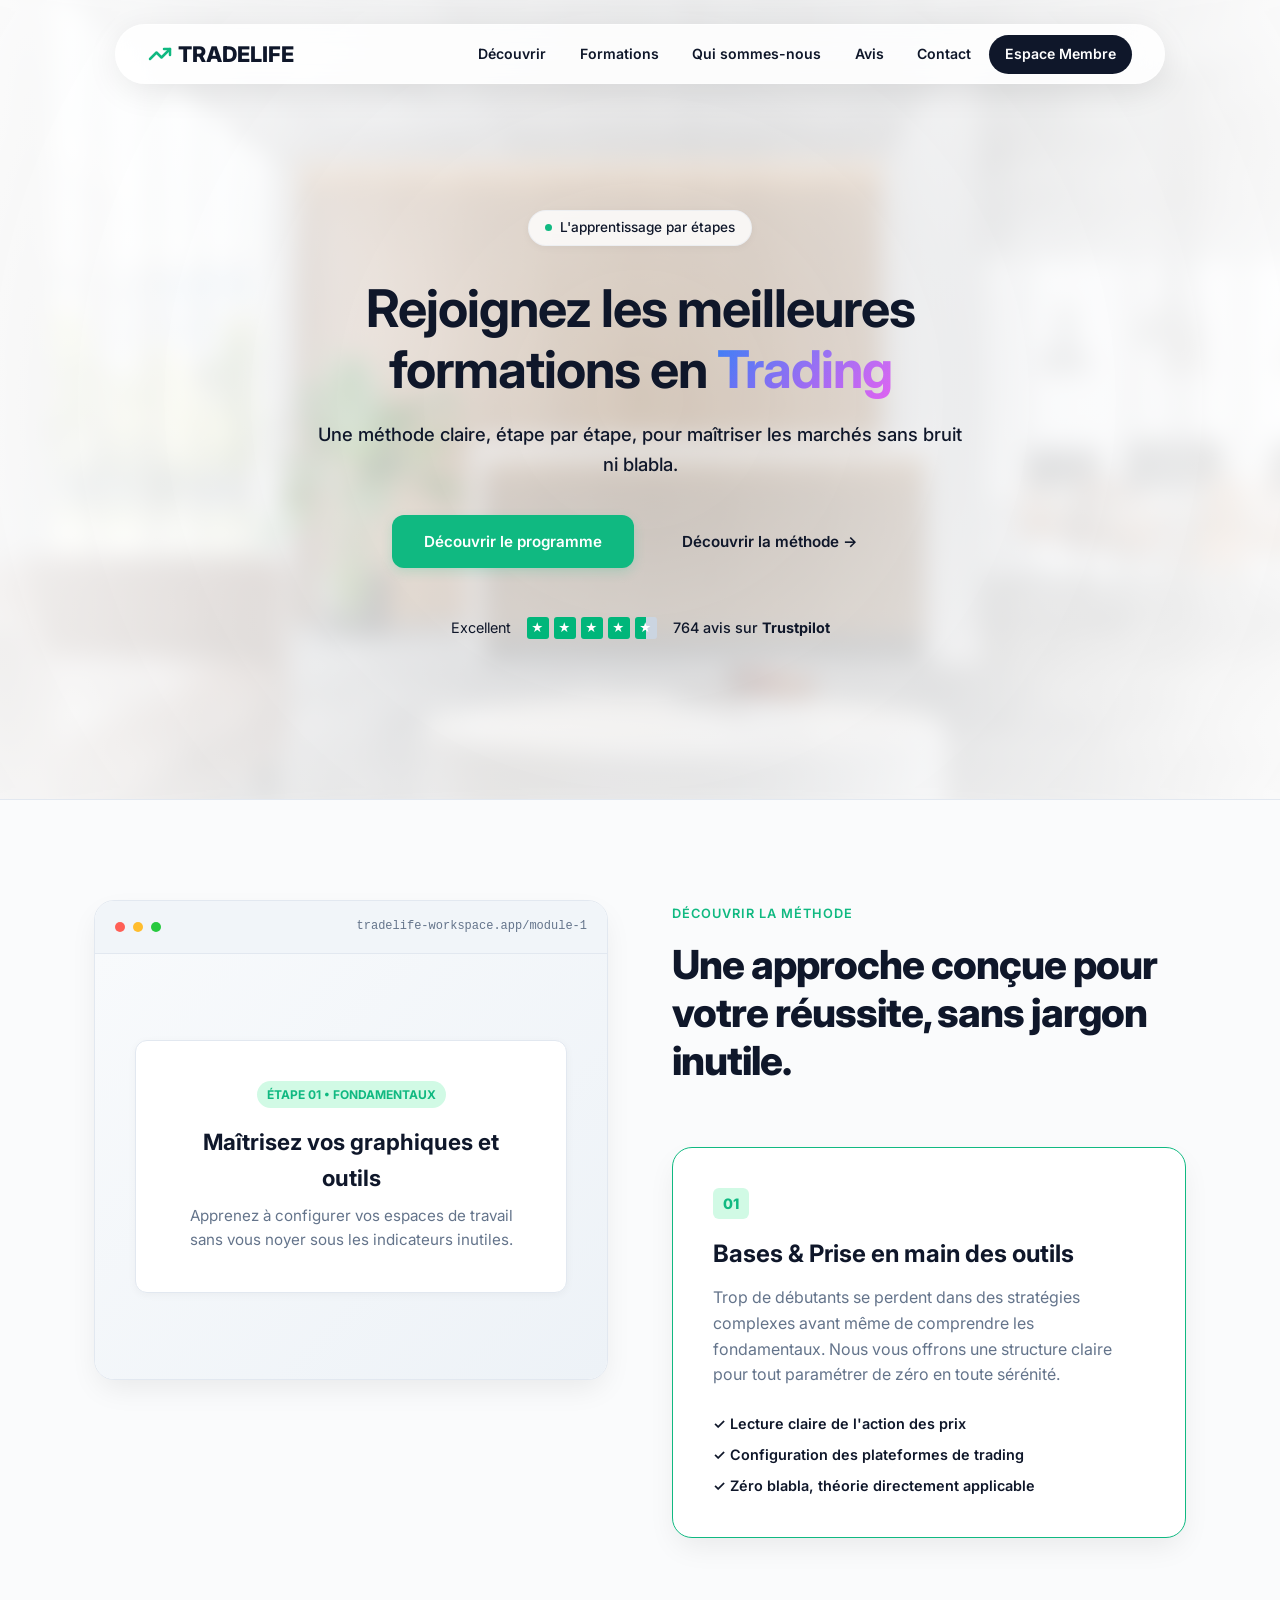
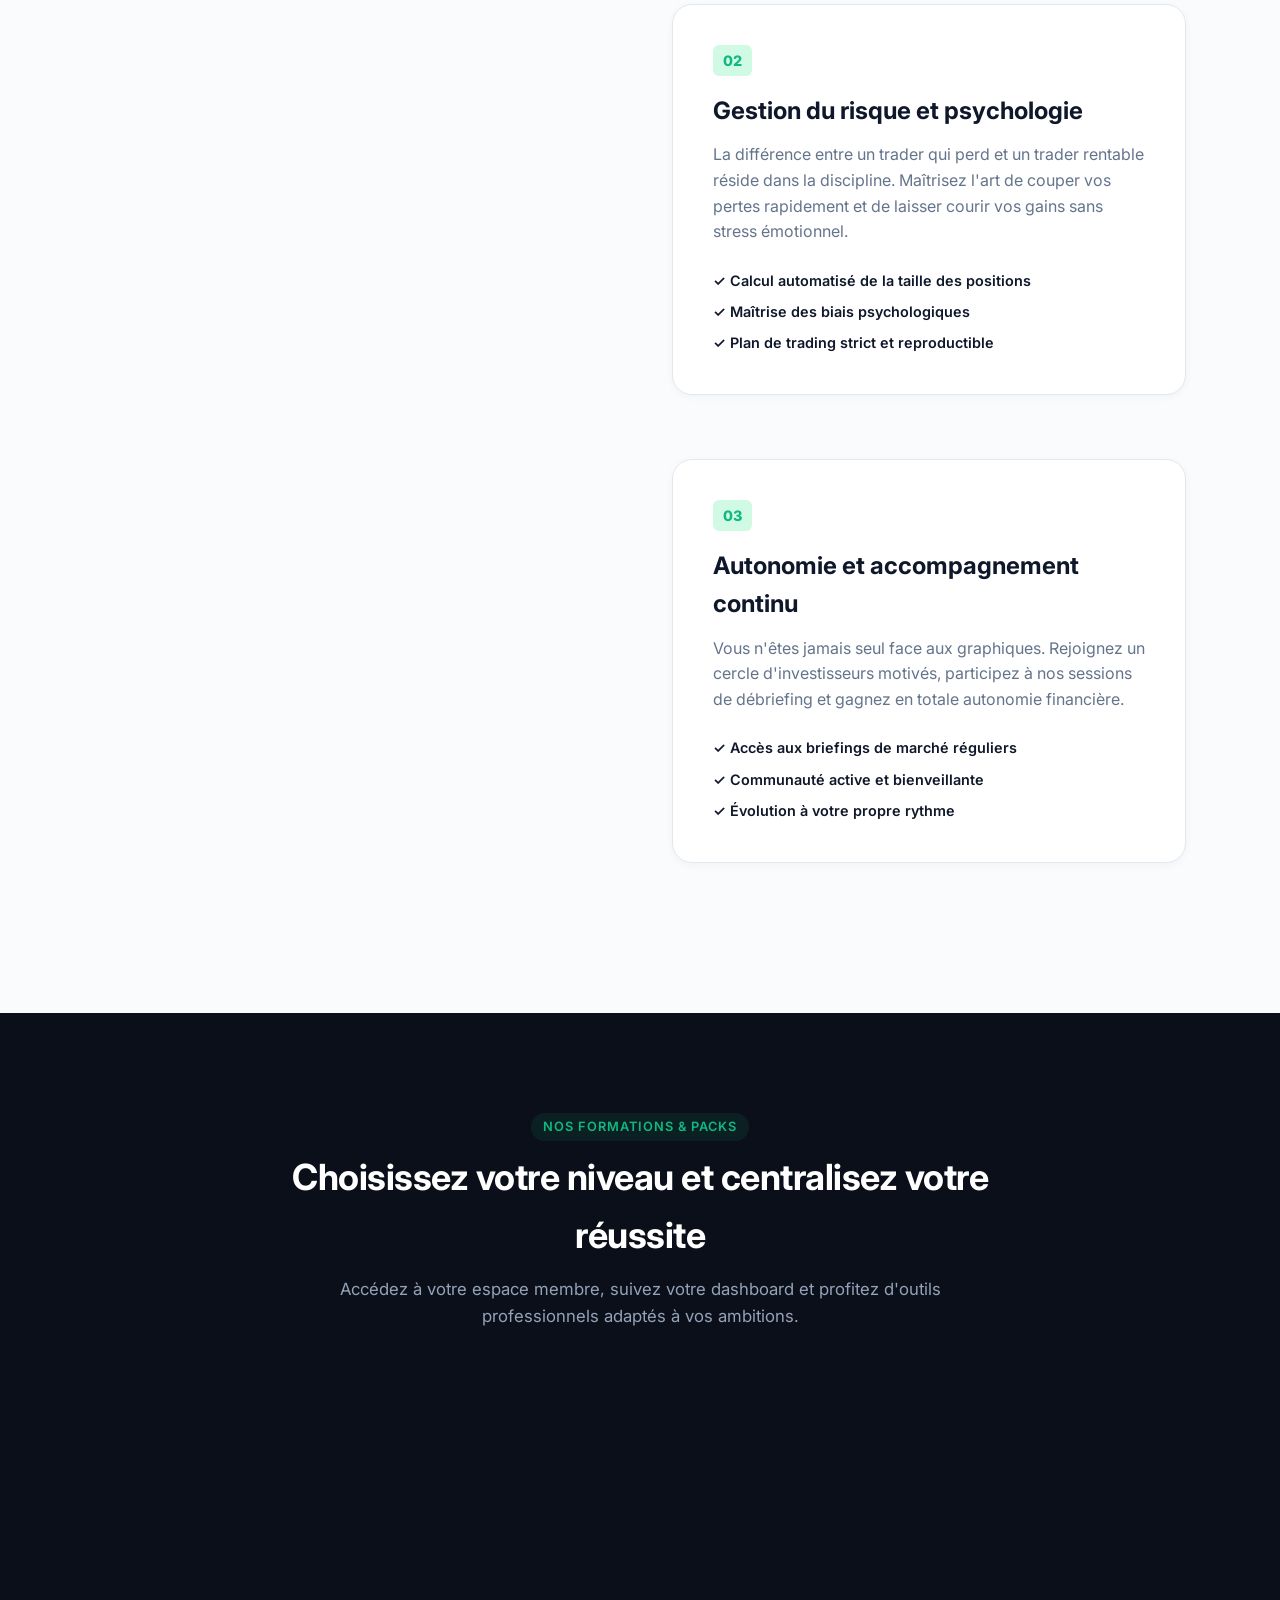
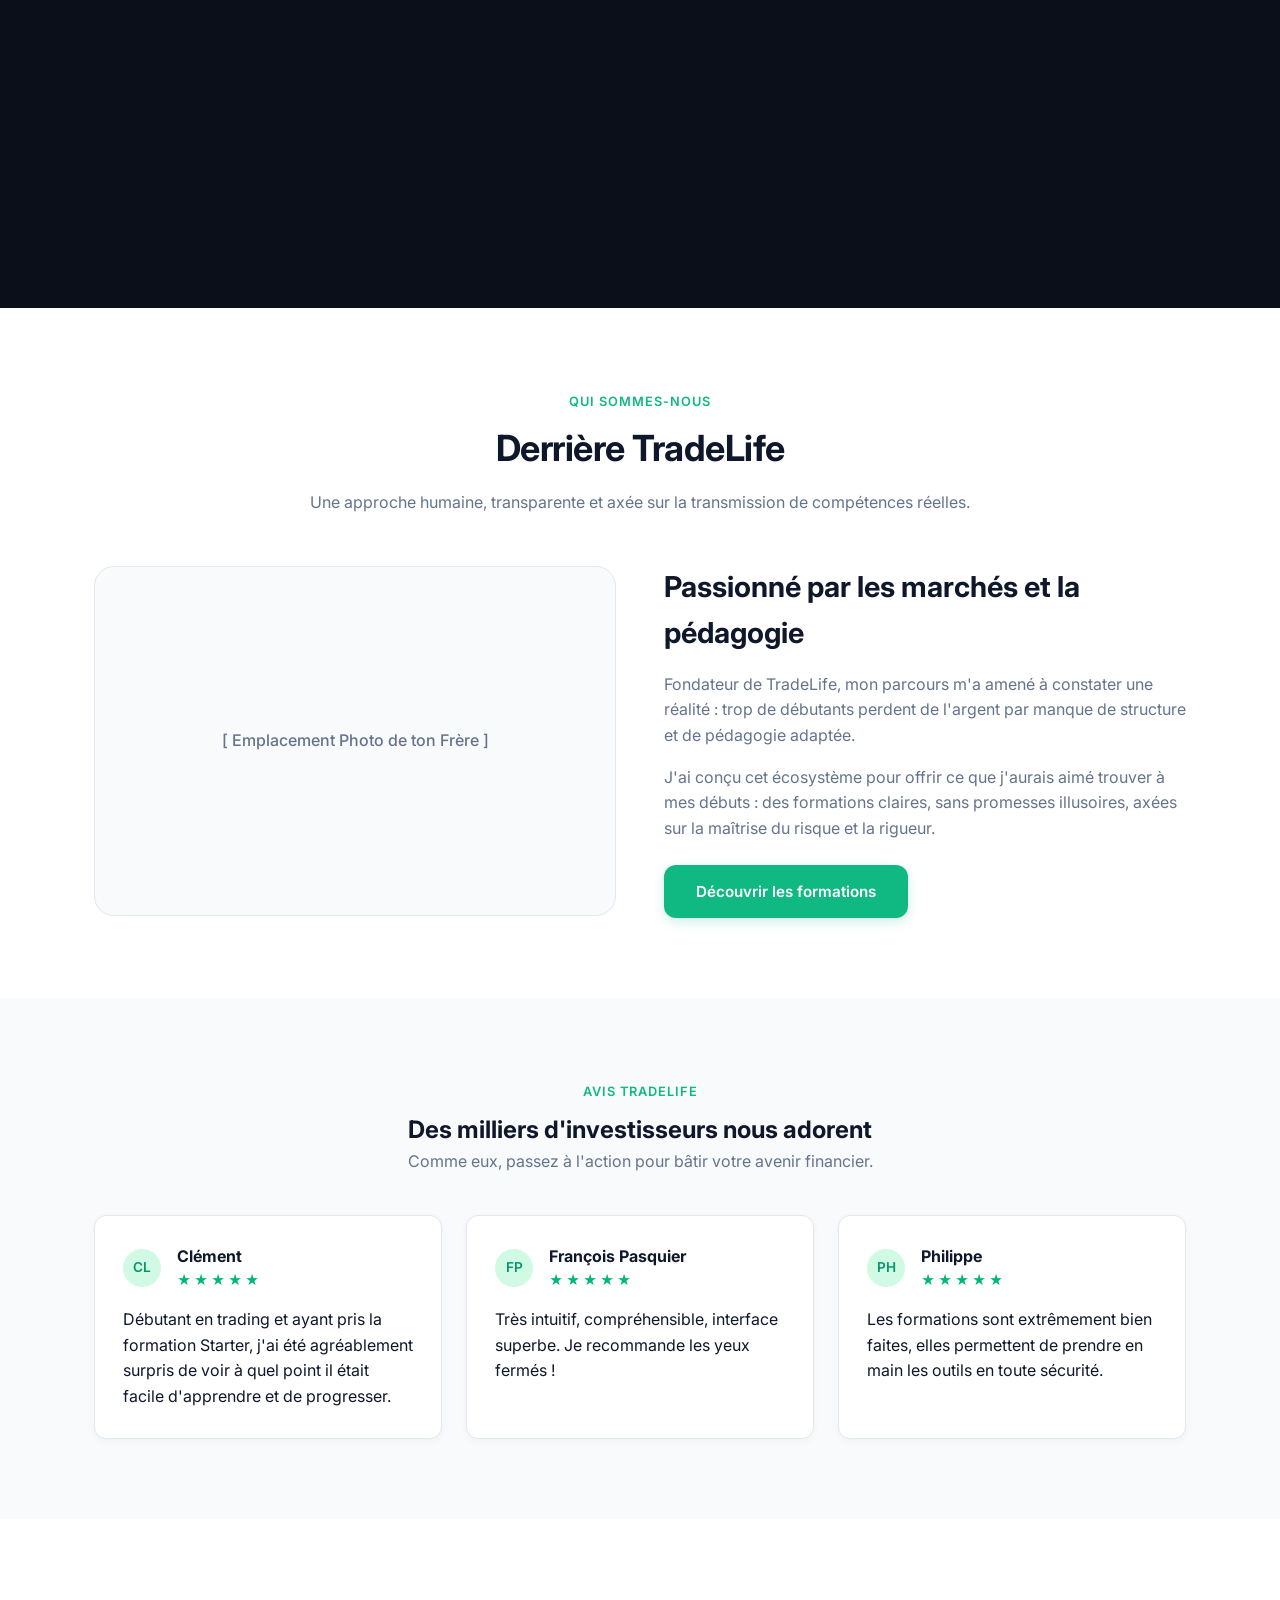
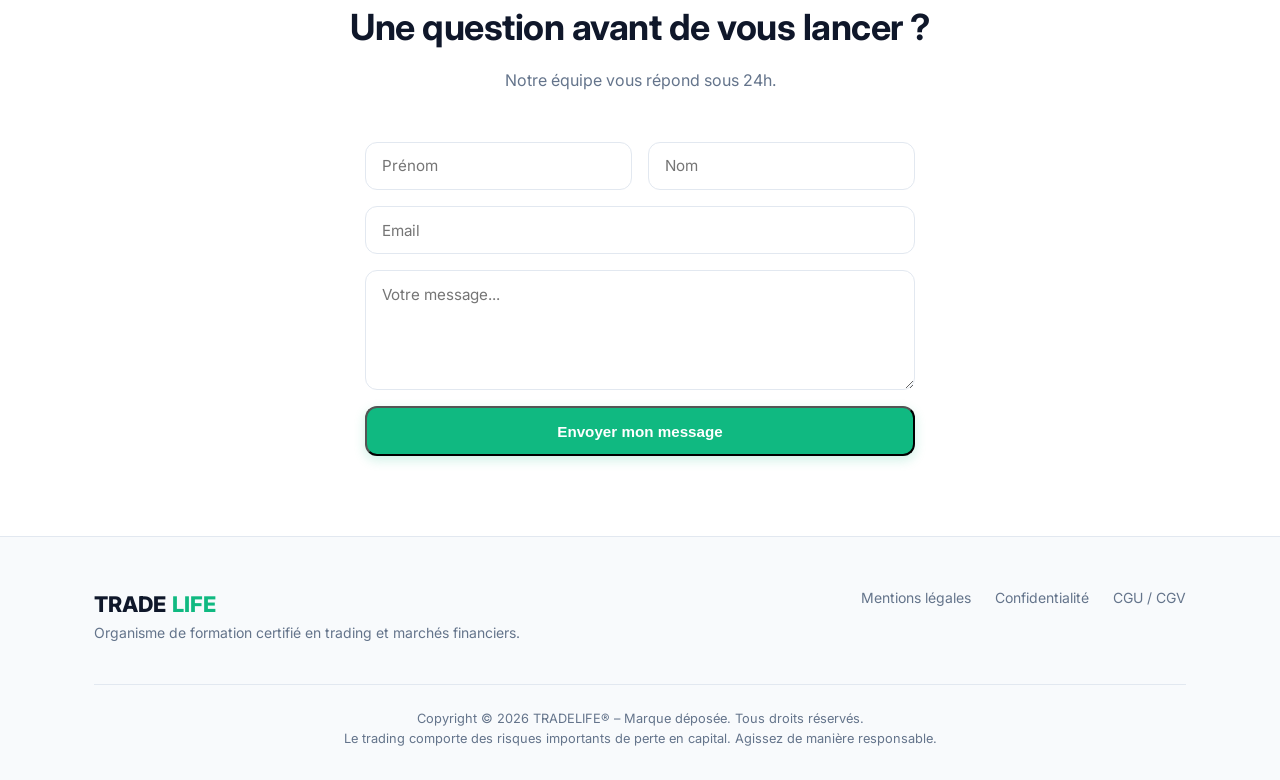
==== commit c430a1fa: "Add files via upload" ====
--- a/index.html
+++ b/index.html
@@ -6,6 +6,12 @@
     <meta name="viewport" content="width=device-width, initial-scale=1.0">
 
     <link href="https://fonts.googleapis.com/css2?family=Inter:wght@300;400;500;600;700;800&display=swap" rel="stylesheet">
+	<!-- Tes favicons -->
+    <link rel="icon" type="image/png" sizes="32x32" href="assets/img/pack-favicon/favicon-32x32.png">
+    <link rel="icon" type="image/png" sizes="16x16" href="assets/img/pack-favicon/favicon-16x16.png">
+    <link rel="apple-touch-icon" sizes="180x180" href="assets/img/pack-favicon/apple-touch-icon.png">
+	<link rel="shortcut icon" href="assets/img/pack-favicon/favicon.ico">
+	
     <link rel="stylesheet" href="assets/css/style.css">
 </head>
 <body>
--- a/assets/css/style.css
+++ b/assets/css/style.css
@@ -86,7 +86,7 @@
   top: 1.5rem;
   left: 50%;
   transform: translateX(-50%);
-  background-color: rgba(255, 255, 255, 0.75);
+  background-color: rgba(255, 255, 255, 0.85);
   backdrop-filter: blur(20px);
   -webkit-backdrop-filter: blur(20px);
   border: 1px solid rgba(255, 255, 255, 0.4);
@@ -904,7 +904,10 @@
   font-size: 0.8rem;
 }
 
-/* Responsive */
+/* ==========================================================================
+   RESPONSIVE DESIGN (TABLETTES, SMARTPHONES & MOBILES)
+   ========================================================================== */
+
 @media (max-width: 992px) {
   .method-container, .pricing-grid {
     grid-template-columns: 1fr;
@@ -912,30 +915,146 @@
   .method-visual-col {
     position: relative;
     top: 0;
-    height: 350px;
+    height: 320px;
     margin-bottom: 2rem;
   }
+  .reviews-grid, .about-grid {
+    grid-template-columns: 1fr !important;
+  }
 }
 
 @media (max-width: 768px) {
-  .hero h1 { font-size: 2.2rem; }
-  .form-row { flex-direction: column; }
-  .footer-main { flex-direction: column; gap: 1.5rem; }
-  .navbar-pill { width: 95%; gap: 1rem; padding: 0.5rem 1rem;}
-  .nav-menu { display: none; } 
+  /* Header et Navbar Burger */
+  .navbar-pill {
+    width: 92%;
+    padding: 0.6rem 1.25rem;
+    gap: 1rem;
+    top: 1rem;
+  }
+  
+  .nav-menu {
+    display: none;
+    position: absolute;
+    top: 115%;
+    left: 0;
+    width: 100%;
+    background: rgba(255, 255, 255, 0.95);
+    backdrop-filter: blur(20px);
+    -webkit-backdrop-filter: blur(20px);
+    border: 1px solid var(--border);
+    border-radius: var(--radius-lg);
+    flex-direction: column;
+    padding: 1.25rem;
+    gap: 0.75rem;
+    box-shadow: var(--shadow-md);
+  }
+
+  .nav-menu.active {
+    display: flex;
+  }
+
+  .nav-link, .btn-header-cta {
+    width: 100%;
+    text-align: center;
+    padding: 0.75rem;
+  }
+
+  .nav-slider {
+    display: none; /* Désactivé sur mobile pour éviter les bugs de curseur tactile */
+  }
+
   .menu-toggle { 
     display: flex; 
     flex-direction: column; 
-    gap: 4px; 
+    gap: 5px; 
     background: none; 
     border: none; 
     cursor: pointer; 
-  }
+    padding: 4px;
+  }
+  
   .menu-toggle span {
     display: block;
-    width: 24px;
+    width: 25px;
     height: 2px;
     background-color: var(--text-dark);
     transition: 0.3s;
   }
+
+  /* Hero Section Mobile */
+  .hero {
+    padding: 170px 1rem 100px;
+  }
+
+  .hero h1 {
+    font-size: 2.3rem;
+    line-height: 1.25;
+  }
+
+  .hero p {
+    font-size: 1.05rem;
+  }
+
+  .hero-actions {
+    flex-direction: column;
+    width: 100%;
+  }
+
+  .btn-primary, .btn-secondary {
+    width: 100%;
+    text-align: center;
+  }
+
+  .trustpilot-hero {
+    flex-direction: column;
+    gap: 0.5rem;
+    margin-top: 2rem;
+  }
+
+  /* Méthode Sticky Mobile */
+  .method-sticky-section {
+    padding: 60px 0;
+  }
+
+  .method-header-top h2 {
+    font-size: 1.8rem;
+  }
+
+  .method-visual-col {
+    height: 260px;
+  }
+
+  .method-step-block {
+    padding: 1.5rem;
+  }
+
+  /* Formations & Packs Mobile */
+  .formations-dark-section {
+    padding: 60px 0;
+  }
+
+  .dark-header h2 {
+    font-size: 1.9rem;
+  }
+
+  .flip-card {
+    height: 460px; /* Ajusté pour laisser de l'espace sur petits écrans */
+  }
+
+  /* Formulaire & Footer Mobile */
+  .form-row { 
+    flex-direction: column; 
+    gap: 1rem;
+  }
+
+  .footer-main { 
+    flex-direction: column; 
+    gap: 2rem; 
+    text-align: center;
+  }
+
+  .footer-links nav {
+    justify-content: center;
+    flex-wrap: wrap;
+  }
 }
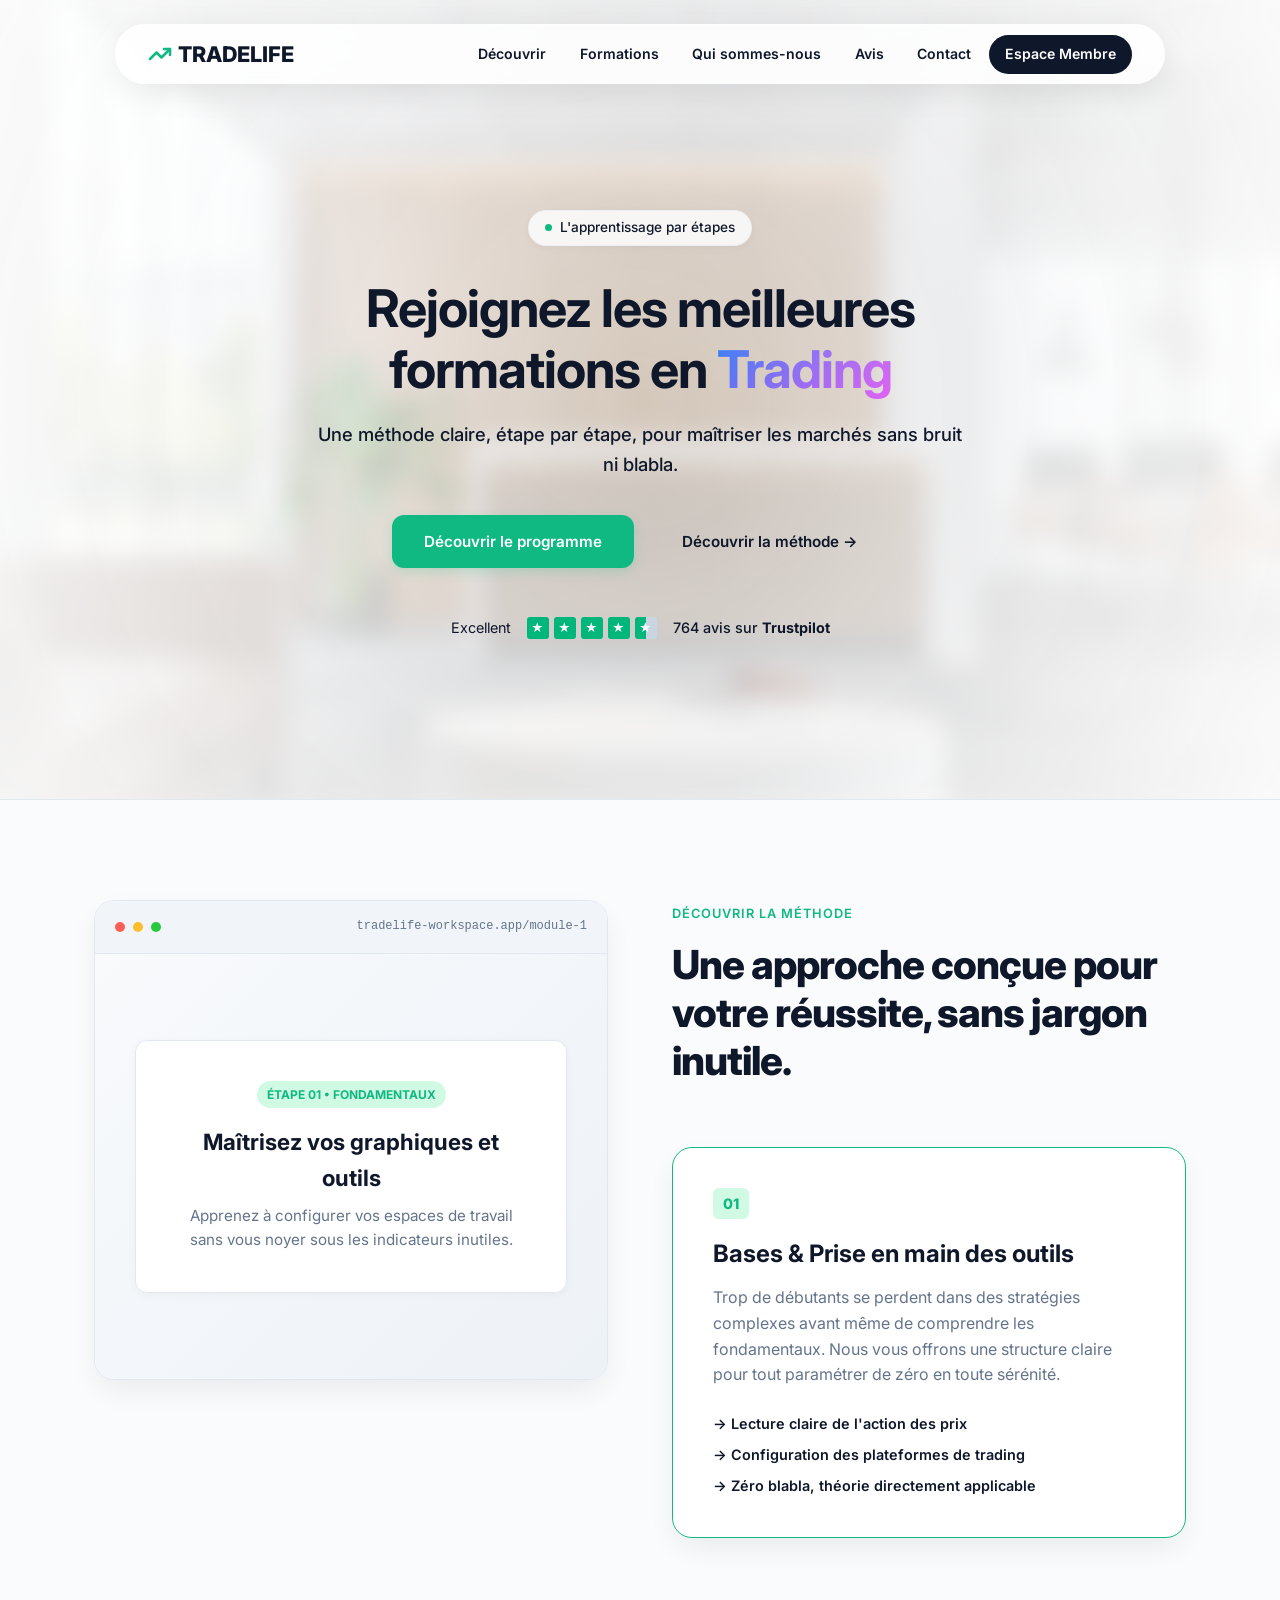
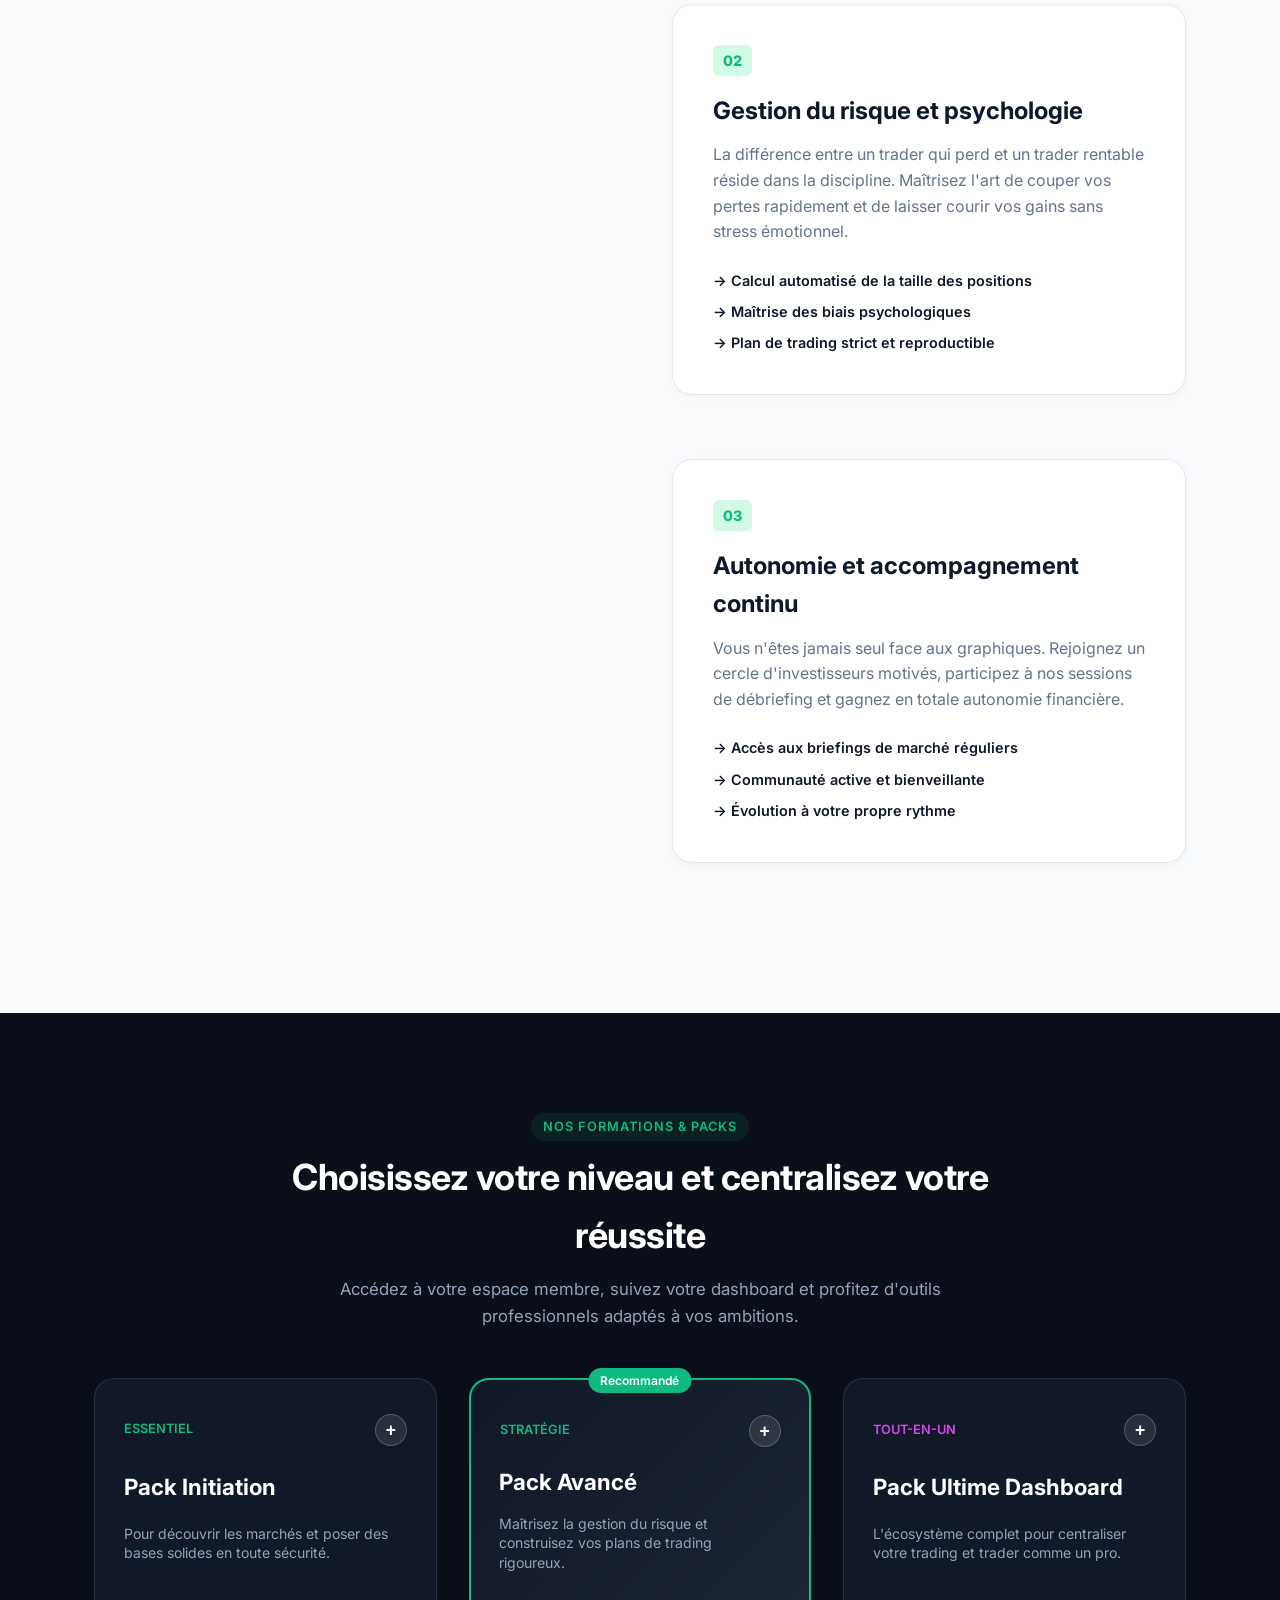
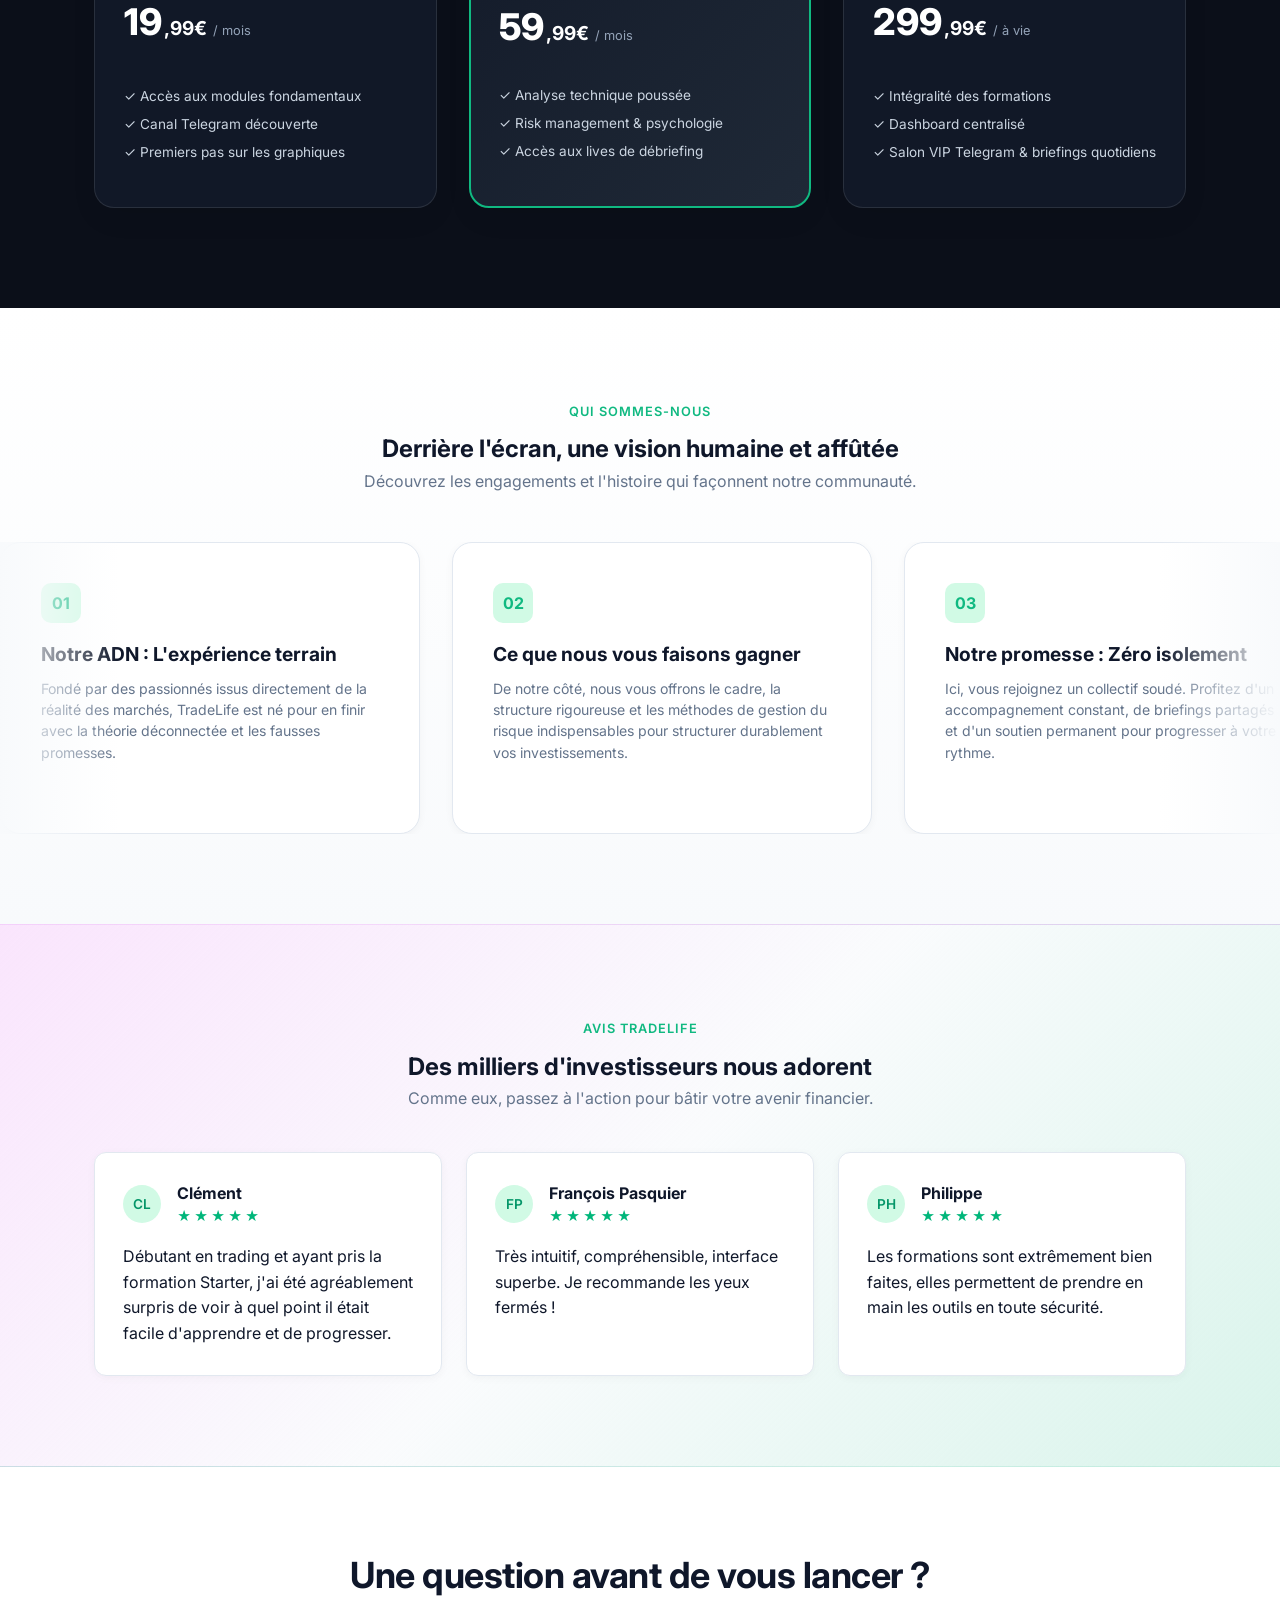
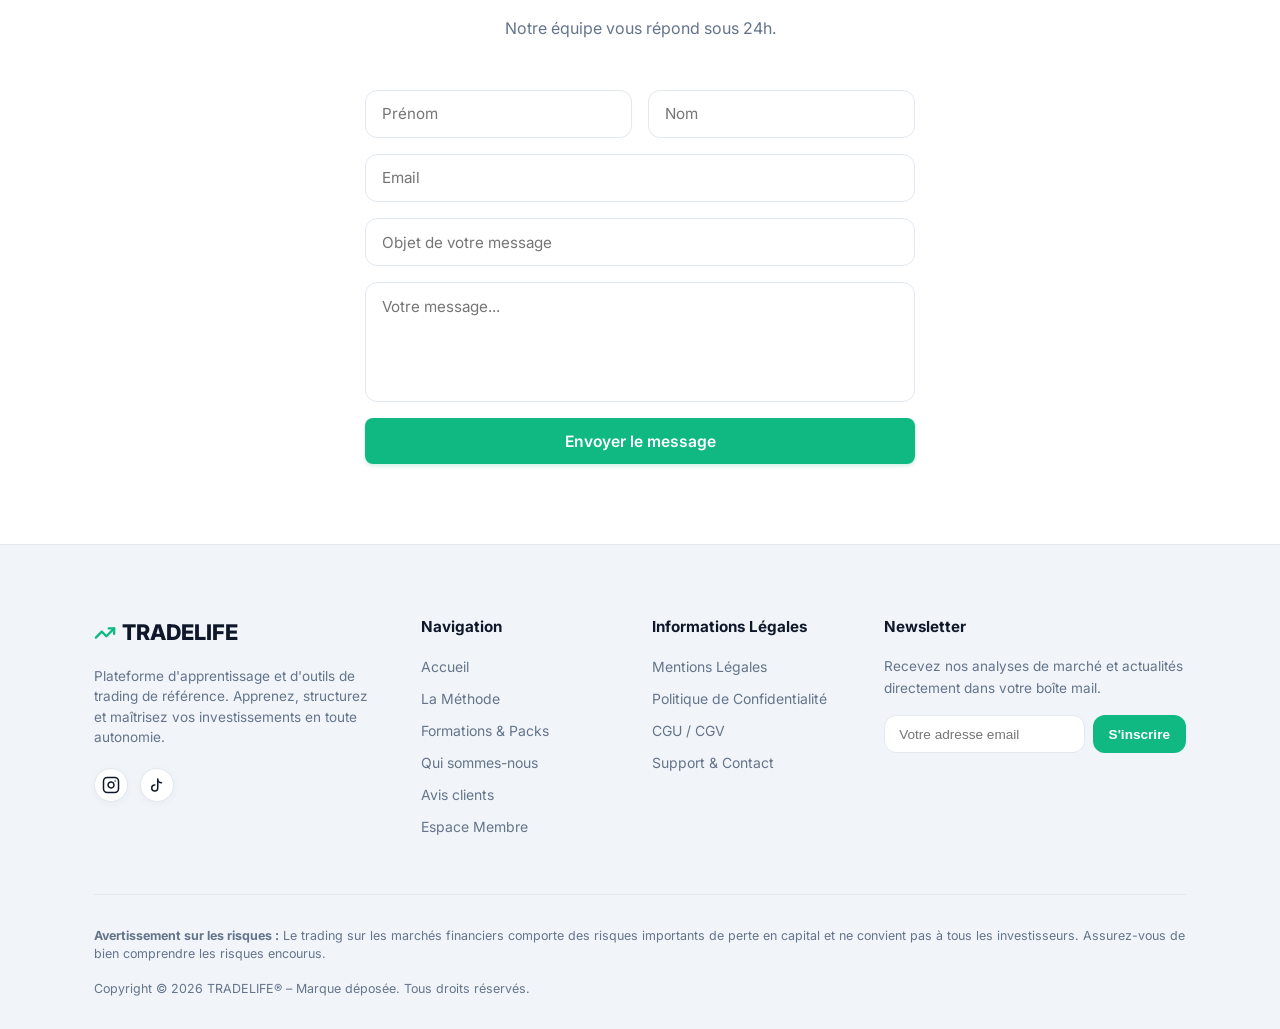
==== commit bacfdbaf: "Add files via upload" ====
--- a/index.html
+++ b/index.html
@@ -67,14 +67,11 @@
     </div>
 </section>
 
-<!-- Section Découvrir / La Méthode (Style Apple & Scroll Sticky) -->
+<!-- Section Découvrir / La Méthode -->
 <section id="method" class="method-sticky-section">
     <div class="container method-container">
-        
-        <!-- Colonne de gauche : Visuel fixe / sticky -->
         <div class="method-visual-col">
             <div class="method-visual-card">
-                <!-- Étape 1 -->
                 <div class="method-slide active" data-step="1">
                     <div class="visual-mockup-header">
                         <span class="dot red"></span><span class="dot yellow"></span><span class="dot green"></span>
@@ -88,8 +85,6 @@
                         </div>
                     </div>
                 </div>
-
-                <!-- Étape 2 -->
                 <div class="method-slide" data-step="2">
                     <div class="visual-mockup-header">
                         <span class="dot red"></span><span class="dot yellow"></span><span class="dot green"></span>
@@ -103,8 +98,6 @@
                         </div>
                     </div>
                 </div>
-
-                <!-- Étape 3 -->
                 <div class="method-slide" data-step="3">
                     <div class="visual-mockup-header">
                         <span class="dot red"></span><span class="dot yellow"></span><span class="dot green"></span>
@@ -121,54 +114,46 @@
             </div>
         </div>
 
-        <!-- Colonne de droite : Texte -->
         <div class="method-content-col">
             <div class="method-header-top">
                 <span class="section-tag">Découvrir la méthode</span>
                 <h2>Une approche conçue pour votre réussite, sans jargon inutile.</h2>
             </div>
-
-            <!-- Étape 1 Texte -->
             <div class="method-step-block" data-step="1">
                 <span class="step-number">01</span>
                 <h3>Bases & Prise en main des outils</h3>
                 <p>Trop de débutants se perdent dans des stratégies complexes avant même de comprendre les fondamentaux. Nous vous offrons une structure claire pour tout paramétrer de zéro en toute sérénité.</p>
                 <ul class="step-features">
-                    <li>✓ Lecture claire de l'action des prix</li>
-                    <li>✓ Configuration des plateformes de trading</li>
-                    <li>✓ Zéro blabla, théorie directement applicable</li>
+                    <li>→ Lecture claire de l'action des prix</li>
+                    <li>→ Configuration des plateformes de trading</li>
+                    <li>→ Zéro blabla, théorie directement applicable</li>
                 </ul>
             </div>
-
-            <!-- Étape 2 Texte -->
             <div class="method-step-block" data-step="2">
                 <span class="step-number">02</span>
                 <h3>Gestion du risque et psychologie</h3>
                 <p>La différence entre un trader qui perd et un trader rentable réside dans la discipline. Maîtrisez l'art de couper vos pertes rapidement et de laisser courir vos gains sans stress émotionnel.</p>
                 <ul class="step-features">
-                    <li>✓ Calcul automatisé de la taille des positions</li>
-                    <li>✓ Maîtrise des biais psychologiques</li>
-                    <li>✓ Plan de trading strict et reproductible</li>
+                    <li>→ Calcul automatisé de la taille des positions</li>
+                    <li>→ Maîtrise des biais psychologiques</li>
+                    <li>→ Plan de trading strict et reproductible</li>
                 </ul>
             </div>
-
-            <!-- Étape 3 Texte -->
             <div class="method-step-block" data-step="3">
                 <span class="step-number">03</span>
                 <h3>Autonomie et accompagnement continu</h3>
                 <p>Vous n'êtes jamais seul face aux graphiques. Rejoignez un cercle d'investisseurs motivés, participez à nos sessions de débriefing et gagnez en totale autonomie financière.</p>
                 <ul class="step-features">
-                    <li>✓ Accès aux briefings de marché réguliers</li>
-                    <li>✓ Communauté active et bienveillante</li>
-                    <li>✓ Évolution à votre propre rythme</li>
+                    <li>→ Accès aux briefings de marché réguliers</li>
+                    <li>→ Communauté active et bienveillante</li>
+                    <li>→ Évolution à votre propre rythme</li>
                 </ul>
             </div>
         </div>
-
-    </div>
-</section>
-
-<!-- Section Formations & Packs (DA sombre / Cartes retournables avec bouton "+") -->
+    </div>
+</section>
+
+<!-- Section Formations & Packs -->
 <section id="formations" class="formations-dark-section">
     <div class="container">
         <div class="section-header dark-header">
@@ -178,11 +163,8 @@
         </div>
 
         <div class="pricing-grid">
-            
-            <!-- Carte 1 : Pack Initiation (19.99€ / mois) -->
             <div class="flip-card">
                 <div class="flip-card-inner">
-                    <!-- Face Avant -->
                     <div class="flip-card-front">
                         <div class="card-top-row">
                             <span class="pack-badge">Essentiel</span>
@@ -197,30 +179,23 @@
                             <li>✓ Premiers pas sur les graphiques</li>
                         </ul>
                     </div>
-                    <!-- Face Arrière -->
                     <div class="flip-card-back">
                         <div class="card-back-header">
                             <h3>Détails du Pack</h3>
                             <button class="btn-flip-back" aria-label="Retour">&times;</button>
                         </div>
-                        <ul class="pack-details-compact">
-                            <li>• 15 leçons vidéo fondamentales</li>
-                            <li>• Accès canal Telegram découverte</li>
-                            <li>• Modèles de notes et lexique trader</li>
-                            <li>• Support communautaire de base</li>
-                            <li>• Sans engagement, résiliable à tout moment</li>
-                        </ul>
+                        <div class="pack-details-compact">
+                            Ce pack offre un apprentissage de base idéal pour appréhender les marchés sereinement. Il comprend un <strong>accès vidéo limité</strong>, un canal Telegram découverte restreint, les modèles de notes et le lexique trader indispensables. Vous bénéficiez également d'un support communautaire de base. Formule sans engagement et résiliable à tout moment.
+                        </div>
                         <a href="pages/formation-detail.html?level=initiation" class="btn-primary-dark">Souscrire au Pack</a>
                     </div>
                 </div>
             </div>
 
-            <!-- Carte 2 : Pack Avancé (59.99€ / mois) -->
             <div class="flip-card card-featured-dark">
                 <div class="flip-card-inner">
-                    <!-- Face Avant -->
                     <div class="flip-card-front">
-                        <div class="badge-featured-dark">Populaire</div>
+                        <div class="badge-featured-dark">Recommandé</div>
                         <div class="card-top-row">
                             <span class="pack-badge">Stratégie</span>
                             <button class="btn-flip-icon" aria-label="Voir les détails">+</button>
@@ -234,28 +209,21 @@
                             <li>✓ Accès aux lives de débriefing</li>
                         </ul>
                     </div>
-                    <!-- Face Arrière -->
                     <div class="flip-card-back">
                         <div class="card-back-header">
                             <h3>Détails du Pack</h3>
                             <button class="btn-flip-back" aria-label="Retour">&times;</button>
                         </div>
-                        <ul class="pack-details-compact">
-                            <li>• 35 leçons vidéo avancées et cas réels</li>
-                            <li>• Tableaux de calcul de risque automatisés</li>
-                            <li>• Sessions live de débriefing mensuelles</li>
-                            <li>• Stratégies de plan de trading strict</li>
-                            <li>• Accompagnement intermédiaire</li>
-                        </ul>
+                        <div class="pack-details-compact">
+                            Conçu pour structurer votre démarche, ce niveau intègre un <strong>dashboard limité</strong>, l'accès aux sessions live (audio ou vidéo), et des explications vidéo avancées en cas réels. Profitez des stratégies de plan de trading strictes du fondateur de Trade Life, avec un accompagnement renforcé.
+                        </div>
                         <a href="pages/formation-detail.html?level=avance" class="btn-primary-dark">Souscrire au Pack</a>
                     </div>
                 </div>
             </div>
 
-            <!-- Carte 3 : Pack Ultime Dashboard (299.99€ à vie) -->
             <div class="flip-card">
                 <div class="flip-card-inner">
-                    <!-- Face Avant -->
                     <div class="flip-card-front">
                         <div class="card-top-row">
                             <span class="pack-badge ultimate-badge">Tout-en-un</span>
@@ -265,61 +233,94 @@
                         <p class="pack-desc">L'écosystème complet pour centraliser votre trading et trader comme un pro.</p>
                         <div class="price">299<span class="decimal">,99€</span> <span class="period">/ à vie</span></div>
                         <ul class="pack-list-preview">
-                            <li>✓ Intégralité des formations (Niveaux 1, 2 & 3)</li>
-                            <li>✓ Dashboard centralisé & Journal de trading</li>
+                            <li>✓ Intégralité des formations</li>
+                            <li>✓ Dashboard centralisé</li>
                             <li>✓ Salon VIP Telegram & briefings quotidiens</li>
                         </ul>
                     </div>
-                    <!-- Face Arrière -->
                     <div class="flip-card-back">
                         <div class="card-back-header">
                             <h3>Détails du Pack</h3>
                             <button class="btn-flip-back" aria-label="Retour">&times;</button>
                         </div>
-                        <ul class="pack-details-compact">
-                            <li>• Accès illimité à vie à tout le catalogue</li>
-                            <li>• Dashboard centralisé & Journal de trading</li>
-                            <li>• Salon VIP Telegram & briefings quotidiens</li>
-                            <li>• Outils professionnels de calcul intégrés</li>
-                            <li>• Support prioritaire 7j/7</li>
-                        </ul>
+                        <div class="pack-details-compact">
+                            La solution ultime qui débloque tout l'écosystème Trade Life. Profitez d'un accès illimité à vie à tout le catalogue, du dashboard centralisé complet doté d'outils professionnels et calculs intégrés, d'un journal de trading total, du salon VIP Telegram plus avec briefings quotidiens et d'un support prioritaire.
+                        </div>
                         <a href="pages/formation-detail.html?level=ultime" class="btn-primary-dark">Obtenir l'Accès à Vie</a>
                     </div>
                 </div>
             </div>
-
         </div>
     </div>
 </section>
 
 <!-- Section Qui sommes-nous -->
-<section id="about" class="section">
-    <div class="container">
-        <div class="section-header">
-            <span class="section-tag">Qui sommes-nous</span>
-            <h2>Derrière TradeLife</h2>
-            <p class="section-sub">Une approche humaine, transparente et axée sur la transmission de compétences réelles.</p>
-        </div>
-        <div class="about-grid" style="display: grid; grid-template-columns: 1fr 1fr; gap: 3rem; align-items: center;">
-            <div class="about-img" style="background: var(--bg-light); border: 1px solid var(--border); border-radius: var(--radius-lg); height: 350px; display: flex; align-items: center; justify-content: center; color: var(--text-muted); font-weight: 500;">
-                [ Emplacement Photo de ton Frère ]
-            </div>
-            <div class="about-text">
-                <h3 style="font-size: 1.8rem; margin-bottom: 1rem;">Passionné par les marchés et la pédagogie</h3>
-                <p style="color: var(--text-muted); margin-bottom: 1rem;">
-                    Fondateur de TradeLife, mon parcours m'a amené à constater une réalité : trop de débutants perdent de l'argent par manque de structure et de pédagogie adaptée.
-                </p>
-                <p style="color: var(--text-muted); margin-bottom: 1.5rem;">
-                    J'ai conçu cet écosystème pour offrir ce que j'aurais aimé trouver à mes débuts : des formations claires, sans promesses illusoires, axées sur la maîtrise du risque et la rigueur.
-                </p>
-                <a href="#formations" class="btn-primary">Découvrir les formations</a>
+<section id="about" class="ticker-section">
+    <div class="container text-center">
+        <span class="section-tag">Qui sommes-nous</span>
+        <h2>Derrière l'écran, une vision humaine et affûtée</h2>
+        <p class="section-sub">Découvrez les engagements et l'histoire qui façonnent notre communauté.</p>
+    </div>
+
+    <div class="ticker-wrapper">
+        <div class="ticker-track">
+            <div class="ticker-card">
+                <div class="ticker-card-num">01</div>
+                <h3>Notre ADN : L'expérience terrain</h3>
+                <p>Fondé par des passionnés issus directement de la réalité des marchés, TradeLife est né pour en finir avec la théorie déconnectée et les fausses promesses.</p>
+            </div>
+            <div class="ticker-card">
+                <div class="ticker-card-num">02</div>
+                <h3>Ce que nous vous faisons gagner</h3>
+                <p>De notre côté, nous vous offrons le cadre, la structure rigoureuse et les méthodes de gestion du risque indispensables pour structurer durablement vos investissements.</p>
+            </div>
+            <div class="ticker-card">
+                <div class="ticker-card-num">03</div>
+                <h3>Notre promesse : Zéro isolement</h3>
+                <p>Ici, vous rejoignez un collectif soudé. Profitez d'un accompagnement constant, de briefings partagés et d'un soutien permanent pour progresser à votre rythme.</p>
+            </div>
+            <div class="ticker-card">
+                <div class="ticker-card-num">04</div>
+                <h3>Votre avantage : Des outils sur-mesure</h3>
+                <p>Accédez à des dashboards centralisés et des calculateurs de risques intégrés pour transformer instantanément vos analyses en prises de décision rentables.</p>
+            </div>
+            <div class="ticker-card">
+                <div class="ticker-card-num">05</div>
+                <h3>Qui est derrière tout ça ?</h3>
+                <p>Passionné de longue date par les marchés financiers et la transmission, le fondateur a bâti TradeLife pour offrir l'accompagnement transparent qu'il aurait aimé trouver à ses débuts.</p>
+            </div>
+
+            <div class="ticker-card">
+                <div class="ticker-card-num">01</div>
+                <h3>Notre ADN : L'expérience terrain</h3>
+                <p>Fondé par des passionnés issus directement de la réalité des marchés, TradeLife est né pour en finir avec la théorie déconnectée et les fausses promesses.</p>
+            </div>
+            <div class="ticker-card">
+                <div class="ticker-card-num">02</div>
+                <h3>Ce que nous vous faisons gagner</h3>
+                <p>De notre côté, nous vous offrons le cadre, la structure rigoureuse et les méthodes de gestion du risque indispensables pour structurer durablement vos investissements.</p>
+            </div>
+            <div class="ticker-card">
+                <div class="ticker-card-num">03</div>
+                <h3>Notre promesse : Zéro isolement</h3>
+                <p>Ici, vous rejoignez un collectif soudé. Profitez d'un accompagnement constant, de briefings partagés et d'un soutien permanent pour progresser à votre rythme.</p>
+            </div>
+            <div class="ticker-card">
+                <div class="ticker-card-num">04</div>
+                <h3>Votre avantage : Des outils sur-mesure</h3>
+                <p>Accédez à des dashboards centralisés et des calculateurs de risques intégrés pour transformer instantanément vos analyses en prises de décision rentables.</p>
+            </div>
+            <div class="ticker-card">
+                <div class="ticker-card-num">05</div>
+                <h3>Qui est derrière tout ça ?</h3>
+                <p>Passionné de longue date par les marchés financiers et la transmission, le fondateur a bâti TradeLife pour offrir l'accompagnement transparent qu'il aurait aimé trouver à ses débuts.</p>
             </div>
         </div>
     </div>
 </section>
 
 <!-- Section Avis -->
-<section id="testimonials" class="section section-gray">
+<section id="testimonials" class="section-testimonials-gradient">
     <div class="container text-center">
         <span class="section-tag">Avis TRADELIFE</span>
         <h2>Des milliers d'investisseurs nous adorent</h2>
@@ -368,44 +369,99 @@
     </div>
 </section>
 
-<!-- Section Contact -->
+<!-- Section Contact / Formulaire avec nouveau bouton moderne Facebook/Meta style -->
 <section id="contact" class="section">
     <div class="container">
         <div class="section-header">
             <h2>Une question avant de vous lancer ?</h2>
             <p class="section-sub">Notre équipe vous répond sous 24h.</p>
         </div>
-        <form id="contact-form" class="contact-form" name="contact" method="POST" data-netlify="true">
+        <form id="contact-form" class="contact-form" name="contact" method="POST" data-netlify="true" novalidate>
             <div class="form-row">
-                <input type="text" name="prenom" placeholder="Prénom" required>
-                <input type="text" name="nom" placeholder="Nom" required>
-            </div>
-            <input type="email" name="email" placeholder="Email" required>
-            <textarea name="message" placeholder="Votre message..." required></textarea>
-            <button type="submit" class="btn-primary">Envoyer mon message</button>
+                <input type="text" id="form-prenom" name="prenom" placeholder="Prénom" required>
+                <input type="text" id="form-nom" name="nom" placeholder="Nom" required>
+            </div>
+            <input type="text" id="form-email" name="email" placeholder="Email" required>
+            <input type="text" id="form-objet" name="objet" placeholder="Objet de votre message" required>
+            <textarea id="form-message" name="message" placeholder="Votre message..." required></textarea>
+            <button type="submit" class="btn-meta-submit">Envoyer le message</button>
         </form>
     </div>
 </section>
 
-<!-- Footer -->
-<footer class="footer">
-    <div class="container footer-content">
-        <div class="footer-main">
-            <div class="footer-brand">
-                <a href="#home" class="logo">TRADE<span style="color:var(--green-primary)">LIFE</span></a>
-                <p>Organisme de formation certifié en trading et marchés financiers.</p>
-            </div>
-            <div class="footer-links">
-                <nav>
-                    <a href="pages/mentions-legales.html">Mentions légales</a>
-                    <a href="pages/politique-confidentialite.html">Confidentialité</a>
-                    <a href="pages/cgu-cgv.html">CGU / CGV</a>
-                </nav>
-            </div>
-        </div>
-        <div class="footer-bottom">
-            <p>Copyright © 2026 TRADELIFE® – Marque déposée. Tous droits réservés.</p>
-            <p class="disclaimer">Le trading comporte des risques importants de perte en capital. Agissez de manière responsable.</p>
+<!-- Pop-up iOS personnalisée -->
+<div id="ios-popup" class="ios-popup-overlay">
+    <div class="ios-popup-box">
+        <div class="ios-popup-content">
+            <div id="ios-popup-title" class="ios-popup-title">Avertissement</div>
+            <div id="ios-popup-text" class="ios-popup-text">Message d'erreur</div>
+        </div>
+        <button id="ios-popup-close" class="ios-popup-btn">OK</button>
+    </div>
+</div>
+
+<!-- Footer Complet Gris-Blanc, Discret et Professionnel -->
+<footer class="footer-modern">
+    <div class="container">
+        <div class="footer-grid">
+            <!-- Colonne Logo & Présentation -->
+            <div class="footer-col-brand">
+                <a href="#home" class="logo footer-logo">
+                    <svg width="22" height="22" viewBox="0 0 24 24" fill="none" stroke="currentColor" stroke-width="2.5" stroke-linecap="round" stroke-linejoin="round" class="logo-icon"><polyline points="22 7 13.5 15.5 8.5 10.5 2 17"></polyline><polyline points="16 7 22 7 22 13"></polyline></svg>
+                    TRADELIFE
+                </a>
+                <p class="footer-desc">Plateforme d'apprentissage et d'outils de trading de référence. Apprenez, structurez et maîtrisez vos investissements en toute autonomie.</p>
+                <div class="footer-socials">
+                    <a href="https://instagram.com" target="_blank" rel="noopener" aria-label="Instagram">
+                        <svg width="18" height="18" viewBox="0 0 24 24" fill="none" stroke="currentColor" stroke-width="2" stroke-linecap="round" stroke-linejoin="round"><rect x="2" y="2" width="20" height="20" rx="5" ry="5"></rect><path d="M16 11.37A4 4 0 1 1 12.63 8 4 4 0 0 1 16 11.37z"></path><line x1="17.5" y1="6.5" x2="17.51" y2="6.5"></line></svg>
+                    </a>
+                    <a href="https://tiktok.com" target="_blank" rel="noopener" aria-label="TikTok">
+                        <svg width="18" height="18" viewBox="0 0 24 24" fill="none" stroke="currentColor" stroke-width="2" stroke-linecap="round" stroke-linejoin="round"><path d="M9 12a4 4 0 1 0 4 4V4a5 5 0 0 0 5 5"></path></svg>
+                    </a>
+                </div>
+            </div>
+
+            <!-- Colonne Navigation rapide -->
+            <div class="footer-col-links">
+                <h4>Navigation</h4>
+                <ul>
+                    <li><a href="#home">Accueil</a></li>
+                    <li><a href="#method">La Méthode</a></li>
+                    <li><a href="#formations">Formations & Packs</a></li>
+                    <li><a href="#about">Qui sommes-nous</a></li>
+                    <li><a href="#testimonials">Avis clients</a></li>
+                    <li><a href="pages/login.html">Espace Membre</a></li>
+                </ul>
+            </div>
+
+            <!-- Colonne Informations Légales -->
+            <div class="footer-col-links">
+                <h4>Informations Légales</h4>
+                <ul>
+                    <li><a href="pages/mentions-legales.html">Mentions Légales</a></li>
+                    <li><a href="pages/politique-confidentialite.html">Politique de Confidentialité</a></li>
+                    <li><a href="pages/cgu-cgv.html">CGU / CGV</a></li>
+                    <li><a href="#contact">Support & Contact</a></li>
+                </ul>
+            </div>
+
+            <!-- Colonne Newsletter -->
+            <div class="footer-col-newsletter">
+                <h4>Newsletter</h4>
+                <p>Recevez nos analyses de marché et actualités directement dans votre boîte mail.</p>
+                <form class="newsletter-form" onsubmit="event.preventDefault(); alert('Inscription enregistrée avec succès !');">
+                    <input type="email" placeholder="Votre adresse email" required>
+                    <button type="submit">S'inscrire</button>
+                </form>
+            </div>
+        </div>
+
+        <!-- Avertissement / Disclaimer financier & Copyright -->
+        <div class="footer-bottom-bar">
+            <p class="footer-disclaimer"><strong>Avertissement sur les risques :</strong> Le trading sur les marchés financiers comporte des risques importants de perte en capital et ne convient pas à tous les investisseurs. Assurez-vous de bien comprendre les risques encourus.</p>
+            <div class="footer-copy-row">
+                <p>Copyright © 2026 TRADELIFE® – Marque déposée. Tous droits réservés.</p>
+            </div>
         </div>
     </div>
 </footer>
--- a/assets/css/style.css
+++ b/assets/css/style.css
@@ -314,7 +314,7 @@
 .trust-count { color: var(--text-dark); font-weight: 500; }
 
 /* ==========================================================================
-   SECTION MÉTHODE STICKY (STYLE APPLE & SCROLL INTERACTIF)
+   SECTION MÉTHODE STICKY
    ========================================================================== */
 .method-sticky-section {
   padding: 100px 0;
@@ -510,7 +510,7 @@
 }
 
 /* ==========================================================================
-   SECTION FORMATIONS / PACKS (DA SOMBRE IMMERSIVE & FLIP CARDS)
+   SECTION FORMATIONS / PACKS
    ========================================================================== */
 .formations-dark-section {
   padding: 100px 0;
@@ -558,7 +558,6 @@
   align-items: stretch;
 }
 
-/* Effet Flip Card 3D */
 .flip-card {
   background-color: transparent;
   height: 430px;
@@ -632,7 +631,6 @@
   color: #d946ef;
 }
 
-/* Bouton Rond avec un "+" */
 .btn-flip-icon {
   width: 32px;
   height: 32px;
@@ -670,7 +668,6 @@
   line-height: 1.4;
 }
 
-/* Gestion des prix avec décimales plus petites */
 .price {
   font-size: 2.3rem;
   font-weight: 800;
@@ -703,7 +700,6 @@
   margin-bottom: 0.5rem;
 }
 
-/* Face Arrière de la carte (Compacte et détaillée) */
 .flip-card-back {
   background: #1f2937;
   color: #ffffff;
@@ -741,13 +737,9 @@
 }
 
 .pack-details-compact {
-  list-style: none;
-  display: flex;
-  flex-direction: column;
-  gap: 0.5rem;
-  font-size: 0.82rem;
+  font-size: 0.78rem; 
+  line-height: 1.35; 
   color: #cbd5e1;
-  line-height: 1.4;
   flex-grow: 1;
 }
 
@@ -769,7 +761,104 @@
   background-color: var(--green-dark);
 }
 
-/* Sections communes */
+/* ==========================================================================
+   SECTION QUI SOMMES-NOUS (BANDEAU DÉFILANT CONTINU)
+   ========================================================================== */
+.ticker-section {
+  padding: 90px 0;
+  background: linear-gradient(180deg, #ffffff 0%, #f8fafc 100%);
+  overflow: hidden;
+  position: relative;
+}
+
+.ticker-wrapper {
+  display: flex;
+  width: 100%;
+  overflow: hidden;
+  user-select: none;
+  margin-top: 3rem;
+  position: relative;
+}
+
+.ticker-wrapper::before, .ticker-wrapper::after {
+  content: '';
+  position: absolute;
+  top: 0;
+  width: 120px;
+  height: 100%;
+  z-index: 2;
+  pointer-events: none;
+}
+
+.ticker-wrapper::before {
+  left: 0;
+  background: linear-gradient(90deg, #f8fafc, transparent);
+}
+
+.ticker-wrapper::after {
+  right: 0;
+  background: linear-gradient(270deg, #f8fafc, transparent);
+}
+
+.ticker-track {
+  display: flex;
+  gap: 2rem;
+  width: max-content;
+  animation: tickerScroll 45s linear infinite;
+}
+
+@keyframes tickerScroll {
+  0% { transform: translateX(0); }
+  100% { transform: translateX(-50%); }
+}
+
+.ticker-card {
+  background: #ffffff;
+  border: 1px solid var(--border);
+  border-radius: var(--radius-lg);
+  padding: 2.5rem;
+  width: 420px;
+  flex-shrink: 0;
+  box-shadow: var(--shadow-sm);
+}
+
+.ticker-card-num {
+  width: 40px; 
+  height: 40px; 
+  background: var(--green-light); 
+  color: var(--green-primary); 
+  border-radius: 10px; 
+  display: flex; 
+  align-items: center; 
+  justify-content: center; 
+  font-weight: 700; 
+  margin-bottom: 1rem;
+}
+
+.ticker-card h3 {
+  font-size: 1.2rem; 
+  font-weight: 700; 
+  margin-bottom: 0.5rem; 
+  color: var(--text-dark);
+}
+
+.ticker-card p {
+  color: var(--text-muted); 
+  font-size: 0.88rem; 
+  line-height: 1.5;
+}
+
+/* ==========================================================================
+   SECTION AVIS (AVEC DÉGRADÉ)
+   ========================================================================== */
+.section-testimonials-gradient {
+  padding: 90px 0;
+  background: linear-gradient(135deg, rgba(217, 70, 239, 0.14) 0%, rgba(248, 250, 252, 0.75) 50%, rgba(16, 185, 129, 0.16) 100%);
+  border-top: 1px solid rgba(217, 70, 239, 0.2);
+  border-bottom: 1px solid rgba(16, 185, 129, 0.2);
+  position: relative;
+}
+
 .section { padding: 80px 0; }
 .section-gray { background-color: var(--bg-light); }
 
@@ -801,7 +890,6 @@
   font-size: 1rem;
 }
 
-/* Reviews */
 .reviews-grid {
   display: grid;
   grid-template-columns: repeat(3, 1fr);
@@ -845,7 +933,9 @@
   font-size: 0.85rem;
 }
 
-/* Contact */
+/* ==========================================================================
+   FORMULAIRE DE CONTACT & BOUTON TYPE FACEBOOK/META MODERNE
+   ========================================================================== */
 .contact-form {
   max-width: 550px;
   margin: 0 auto;
@@ -868,46 +958,271 @@
   font-family: inherit;
   font-size: 0.95rem;
   outline: none;
-}
-
-.contact-form textarea { min-height: 120px; }
-
-/* Footer */
-.footer {
-  background-color: var(--bg-light);
+  background-color: #ffffff;
+  transition: border-color 0.2s ease, box-shadow 0.2s ease;
+}
+
+.contact-form input:focus,
+.contact-form textarea:focus {
+  border-color: var(--green-primary);
+  box-shadow: 0 0 0 3px rgba(16, 185, 129, 0.15);
+}
+
+.contact-form textarea { 
+  min-height: 120px; 
+  resize: none;
+}
+
+/* Bouton moderne style Meta / Facebook (épuré, arrondi, flat avec effet interactif fluide) */
+.btn-meta-submit {
+  display: inline-flex;
+  align-items: center;
+  justify-content: center;
+  width: 100%;
+  background-color: var(--green-primary);
+  color: #ffffff;
+  font-family: inherit;
+  font-weight: 600;
+  font-size: 0.98rem;
+  padding: 0.85rem 1.5rem;
+  border: none;
+  border-radius: 8px;
+  cursor: pointer;
+  transition: background-color 0.2s ease, box-shadow 0.2s ease, transform 0.1s ease;
+  box-shadow: 0 2px 4px rgba(16, 185, 129, 0.2);
+}
+
+.btn-meta-submit:hover {
+  background-color: var(--green-dark);
+  box-shadow: 0 4px 8px rgba(16, 185, 129, 0.3);
+}
+
+.btn-meta-submit:active {
+  transform: scale(0.98);
+}
+
+/* Pop-up iOS personnalisée */
+.ios-popup-overlay {
+  position: fixed;
+  top: 0;
+  left: 0;
+  width: 100%;
+  height: 100%;
+  background: rgba(0, 0, 0, 0.4);
+  backdrop-filter: blur(5px);
+  -webkit-backdrop-filter: blur(5px);
+  display: flex;
+  align-items: center;
+  justify-content: center;
+  z-index: 9999;
+  opacity: 0;
+  visibility: hidden;
+  transition: opacity 0.25s ease, visibility 0.25s ease;
+}
+
+.ios-popup-overlay.active {
+  opacity: 1;
+  visibility: visible;
+}
+
+.ios-popup-box {
+  background: rgba(255, 255, 255, 0.92);
+  backdrop-filter: blur(20px);
+  -webkit-backdrop-filter: blur(20px);
+  width: 85%;
+  max-width: 320px;
+  border-radius: 20px;
+  text-align: center;
+  box-shadow: 0 20px 40px rgba(0, 0, 0, 0.2);
+  overflow: hidden;
+  transform: scale(0.9);
+  transition: transform 0.25s cubic-bezier(0.175, 0.885, 0.32, 1.275);
+}
+
+.ios-popup-overlay.active .ios-popup-box {
+  transform: scale(1);
+}
+
+.ios-popup-content {
+  padding: 1.5rem 1.25rem 1.25rem;
+}
+
+.ios-popup-title {
+  font-weight: 700;
+  font-size: 1.05rem;
+  color: #0f172a;
+  margin-bottom: 0.5rem;
+}
+
+.ios-popup-text {
+  font-size: 0.88rem;
+  color: #475569;
+  line-height: 1.4;
+}
+
+.ios-popup-btn {
+  display: block;
+  width: 100%;
+  padding: 0.85rem;
+  background: transparent;
+  border: none;
+  border-top: 1px solid rgba(0, 0, 0, 0.1);
+  font-weight: 600;
+  font-size: 0.95rem;
+  color: var(--green-primary);
+  cursor: pointer;
+  transition: background 0.2s;
+}
+
+.ios-popup-btn:hover {
+  background: rgba(16, 185, 129, 0.05);
+}
+
+/* ==========================================================================
+   FOOTER MODERNE (GRIS-BLANC DISCRET & COMPLET)
+   ========================================================================== */
+.footer-modern {
+  background-color: #f1f5f9; /* Gris-blanc discret */
+  color: var(--text-muted);
+  padding: 70px 0 30px;
   border-top: 1px solid var(--border);
-  padding: 50px 0 30px;
   font-size: 0.875rem;
+}
+
+.footer-grid {
+  display: grid;
+  grid-template-columns: 1.5fr 1fr 1fr 1.5fr;
+  gap: 2.5rem;
+  margin-bottom: 3.5rem;
+}
+
+.footer-col-brand .footer-logo {
+  margin-bottom: 1rem;
+  display: inline-flex;
+}
+
+.footer-desc {
+  font-size: 0.85rem;
+  line-height: 1.5;
   color: var(--text-muted);
-}
-
-.footer-main {
-  display: flex;
-  justify-content: space-between;
-  margin-bottom: 2.5rem;
-}
-
-.footer-links nav {
-  display: flex;
-  gap: 1.5rem;
-}
-
-.footer-links a {
+  margin-bottom: 1.25rem;
+}
+
+.footer-socials {
+  display: flex;
+  gap: 0.75rem;
+}
+
+.footer-socials a {
+  width: 34px;
+  height: 34px;
+  background: #ffffff;
+  border: 1px solid var(--border);
+  border-radius: 50%;
+  display: flex;
+  align-items: center;
+  justify-content: center;
+  color: var(--text-dark);
+  transition: background 0.2s, color 0.2s, border-color 0.2s;
+  box-shadow: var(--shadow-sm);
+}
+
+.footer-socials a:hover {
+  background: var(--green-primary);
+  color: #ffffff;
+  border-color: var(--green-primary);
+}
+
+.footer-col-links h4,
+.footer-col-newsletter h4 {
+  font-size: 0.95rem;
+  font-weight: 700;
+  color: var(--text-dark);
+  margin-bottom: 1rem;
+}
+
+.footer-col-links ul {
+  list-style: none;
+  display: flex;
+  flex-direction: column;
+  gap: 0.6rem;
+}
+
+.footer-col-links a {
   color: var(--text-muted);
   text-decoration: none;
-}
-
-.footer-bottom {
+  transition: color 0.2s;
+}
+
+.footer-col-links a:hover {
+  color: var(--green-primary);
+}
+
+.footer-col-newsletter p {
+  font-size: 0.85rem;
+  margin-bottom: 1rem;
+  color: var(--text-muted);
+}
+
+.newsletter-form {
+  display: flex;
+  gap: 0.5rem;
+}
+
+.newsletter-form input {
+  flex-grow: 1;
+  padding: 0.65rem 0.9rem;
+  border: 1px solid var(--border);
+  border-radius: var(--radius);
+  font-size: 0.85rem;
+  background: #ffffff;
+  outline: none;
+}
+
+.newsletter-form input:focus {
+  border-color: var(--green-primary);
+}
+
+.newsletter-form button {
+  background-color: var(--green-primary);
+  color: #ffffff;
+  border: none;
+  padding: 0 1rem;
+  border-radius: var(--radius);
+  font-weight: 600;
+  font-size: 0.85rem;
+  cursor: pointer;
+  transition: background 0.2s;
+  white-space: nowrap;
+}
+
+.newsletter-form button:hover {
+  background-color: var(--green-dark);
+}
+
+.footer-bottom-bar {
   border-top: 1px solid var(--border);
-  padding-top: 1.5rem;
-  text-align: center;
-  font-size: 0.8rem;
+  padding-top: 2rem;
+  display: flex;
+  flex-direction: column;
+  gap: 1rem;
+  font-size: 0.78rem;
+  color: var(--text-muted);
+}
+
+.footer-disclaimer {
+  line-height: 1.45;
+}
+
+.footer-copy-row {
+  display: flex;
+  justify-content: space-between;
+  align-items: center;
 }
 
 /* ==========================================================================
-   RESPONSIVE DESIGN (TABLETTES, SMARTPHONES & MOBILES)
+   RESPONSIVE DESIGN
    ========================================================================== */
-
 @media (max-width: 992px) {
   .method-container, .pricing-grid {
     grid-template-columns: 1fr;
@@ -918,13 +1233,16 @@
     height: 320px;
     margin-bottom: 2rem;
   }
-  .reviews-grid, .about-grid {
+  .reviews-grid {
     grid-template-columns: 1fr !important;
   }
+  .footer-grid {
+    grid-template-columns: 1fr 1fr;
+    gap: 2rem;
+  }
 }
 
 @media (max-width: 768px) {
-  /* Header et Navbar Burger */
   .navbar-pill {
     width: 92%;
     padding: 0.6rem 1.25rem;
@@ -960,7 +1278,7 @@
   }
 
   .nav-slider {
-    display: none; /* Désactivé sur mobile pour éviter les bugs de curseur tactile */
+    display: none;
   }
 
   .menu-toggle { 
@@ -981,7 +1299,6 @@
     transition: 0.3s;
   }
 
-  /* Hero Section Mobile */
   .hero {
     padding: 170px 1rem 100px;
   }
@@ -1011,7 +1328,6 @@
     margin-top: 2rem;
   }
 
-  /* Méthode Sticky Mobile */
   .method-sticky-section {
     padding: 60px 0;
   }
@@ -1028,7 +1344,6 @@
     padding: 1.5rem;
   }
 
-  /* Formations & Packs Mobile */
   .formations-dark-section {
     padding: 60px 0;
   }
@@ -1038,23 +1353,25 @@
   }
 
   .flip-card {
-    height: 460px; /* Ajusté pour laisser de l'espace sur petits écrans */
-  }
-
-  /* Formulaire & Footer Mobile */
+    height: 460px;
+  }
+
   .form-row { 
     flex-direction: column; 
     gap: 1rem;
   }
 
-  .footer-main { 
-    flex-direction: column; 
+  .footer-grid { 
+    grid-template-columns: 1fr; 
     gap: 2rem; 
     text-align: center;
   }
 
-  .footer-links nav {
+  .footer-socials {
     justify-content: center;
-    flex-wrap: wrap;
+  }
+
+  .newsletter-form {
+    flex-direction: column;
   }
 }
